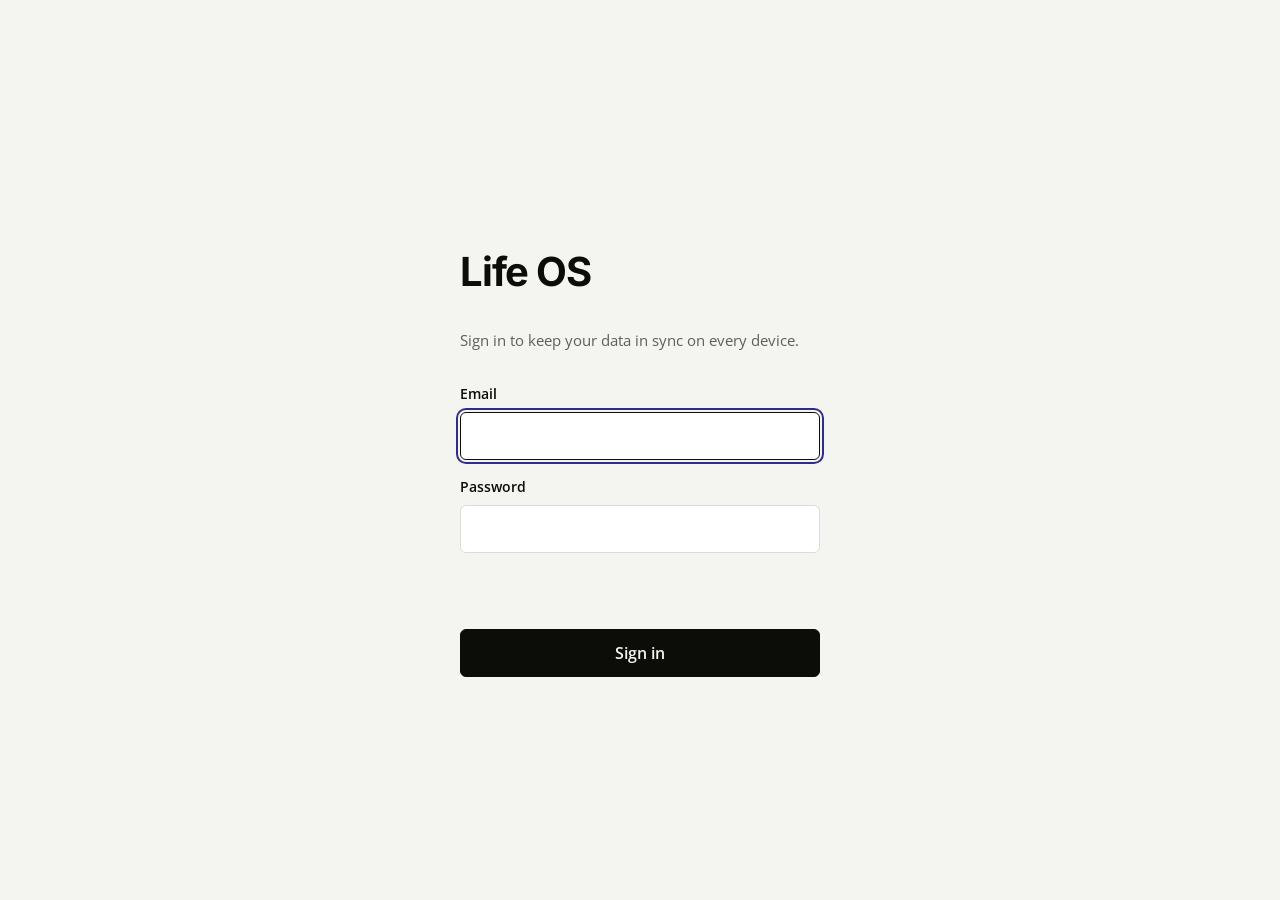
==== index.html @ eb226ba8 "Sync polish: offline status, keep focus on live updates, phone settings layout Co-Authored-By: Claud" ====
<!doctype html>
<html lang="en">
<head>
  <meta charset="utf-8">
  <meta name="viewport" content="width=device-width, initial-scale=1, viewport-fit=cover">
  <title>Life OS</title>
  <meta name="theme-color" content="#F4F4F1">
  <meta name="description" content="Bohdan’s personal workspace">
  <link rel="manifest" href="manifest.webmanifest">
  <link rel="icon" type="image/png" sizes="192x192" href="icons/icon-192.png">
  <link rel="apple-touch-icon" href="icons/apple-touch-icon.png">
  <meta name="apple-mobile-web-app-capable" content="yes">
  <meta name="mobile-web-app-capable" content="yes">
  <meta name="apple-mobile-web-app-status-bar-style" content="black-translucent">
  <meta name="apple-mobile-web-app-title" content="Life OS">
  <script src="themes.js"></script>
  <link rel="stylesheet" href="styles.css">
</head>
<body>
  <svg width="0" height="0" style="position:absolute" aria-hidden="true">
    <symbol id="i-house" viewBox="0 0 24 24"><path d="M15 21v-8a1 1 0 0 0-1-1h-4a1 1 0 0 0-1 1v8"/> <path d="M3 10a2 2 0 0 1 .709-1.528l7-5.999a2 2 0 0 1 2.582 0l7 5.999A2 2 0 0 1 21 10v9a2 2 0 0 1-2 2H5a2 2 0 0 1-2-2z"/></symbol>
    <symbol id="i-list-todo" viewBox="0 0 24 24"><rect x="3" y="5" width="6" height="6" rx="1"/> <path d="m3 17 2 2 4-4"/> <path d="M13 6h8"/> <path d="M13 12h8"/> <path d="M13 18h8"/></symbol>
    <symbol id="i-calendar-days" viewBox="0 0 24 24"><path d="M8 2v4"/> <path d="M16 2v4"/> <rect width="18" height="18" x="3" y="4" rx="2"/> <path d="M3 10h18"/> <path d="M8 14h.01"/> <path d="M12 14h.01"/> <path d="M16 14h.01"/> <path d="M8 18h.01"/> <path d="M12 18h.01"/> <path d="M16 18h.01"/></symbol>
    <symbol id="i-folder" viewBox="0 0 24 24"><path d="M20 20a2 2 0 0 0 2-2V8a2 2 0 0 0-2-2h-7.9a2 2 0 0 1-1.69-.9L9.6 3.9A2 2 0 0 0 7.93 3H4a2 2 0 0 0-2 2v13a2 2 0 0 0 2 2Z"/></symbol>
    <symbol id="i-folder-plus" viewBox="0 0 24 24"><path d="M12 10v6"/> <path d="M9 13h6"/> <path d="M20 20a2 2 0 0 0 2-2V8a2 2 0 0 0-2-2h-7.9a2 2 0 0 1-1.69-.9L9.6 3.9A2 2 0 0 0 7.93 3H4a2 2 0 0 0-2 2v13a2 2 0 0 0 2 2Z"/></symbol>
    <symbol id="i-plus" viewBox="0 0 24 24"><path d="M5 12h14"/> <path d="M12 5v14"/></symbol>
    <symbol id="i-settings" viewBox="0 0 24 24"><path d="M12.22 2h-.44a2 2 0 0 0-2 2v.18a2 2 0 0 1-1 1.73l-.43.25a2 2 0 0 1-2 0l-.15-.08a2 2 0 0 0-2.73.73l-.22.38a2 2 0 0 0 .73 2.73l.15.1a2 2 0 0 1 1 1.72v.51a2 2 0 0 1-1 1.74l-.15.09a2 2 0 0 0-.73 2.73l.22.38a2 2 0 0 0 2.73.73l.15-.08a2 2 0 0 1 2 0l.43.25a2 2 0 0 1 1 1.73V20a2 2 0 0 0 2 2h.44a2 2 0 0 0 2-2v-.18a2 2 0 0 1 1-1.73l.43-.25a2 2 0 0 1 2 0l.15.08a2 2 0 0 0 2.73-.73l.22-.39a2 2 0 0 0-.73-2.73l-.15-.08a2 2 0 0 1-1-1.74v-.5a2 2 0 0 1 1-1.74l.15-.09a2 2 0 0 0 .73-2.73l-.22-.38a2 2 0 0 0-2.73-.73l-.15.08a2 2 0 0 1-2 0l-.43-.25a2 2 0 0 1-1-1.73V4a2 2 0 0 0-2-2z"/> <circle cx="12" cy="12" r="3"/></symbol>
    <symbol id="i-panel-left" viewBox="0 0 24 24"><rect width="18" height="18" x="3" y="3" rx="2"/> <path d="M9 3v18"/></symbol>
    <symbol id="i-x" viewBox="0 0 24 24"><path d="M18 6 6 18"/> <path d="m6 6 12 12"/></symbol>
    <symbol id="i-chevron-right" viewBox="0 0 24 24"><path d="m9 18 6-6-6-6"/></symbol>
    <symbol id="i-chevron-left" viewBox="0 0 24 24"><path d="m15 18-6-6 6-6"/></symbol>
    <symbol id="i-chevron-down" viewBox="0 0 24 24"><path d="m6 9 6 6 6-6"/></symbol>
    <symbol id="i-trash-2" viewBox="0 0 24 24"><path d="M3 6h18"/> <path d="M19 6v14c0 1-1 2-2 2H7c-1 0-2-1-2-2V6"/> <path d="M8 6V4c0-1 1-2 2-2h4c1 0 2 1 2 2v2"/> <line x1="10" x2="10" y1="11" y2="17"/> <line x1="14" x2="14" y1="11" y2="17"/></symbol>
    <symbol id="i-ellipsis" viewBox="0 0 24 24"><circle cx="12" cy="12" r="1"/> <circle cx="19" cy="12" r="1"/> <circle cx="5" cy="12" r="1"/></symbol>
    <symbol id="i-palette" viewBox="0 0 24 24"><circle cx="13.5" cy="6.5" r=".5" fill="currentColor"/> <circle cx="17.5" cy="10.5" r=".5" fill="currentColor"/> <circle cx="8.5" cy="7.5" r=".5" fill="currentColor"/> <circle cx="6.5" cy="12.5" r=".5" fill="currentColor"/> <path d="M12 2C6.5 2 2 6.5 2 12s4.5 10 10 10c.926 0 1.648-.746 1.648-1.688 0-.437-.18-.835-.437-1.125-.29-.289-.438-.652-.438-1.125a1.64 1.64 0 0 1 1.668-1.668h1.996c3.051 0 5.555-2.503 5.555-5.554C21.965 6.012 17.461 2 12 2z"/></symbol>
    <symbol id="i-circle-user" viewBox="0 0 24 24"><circle cx="12" cy="12" r="10"/> <circle cx="12" cy="10" r="3"/> <path d="M7 20.662V19a2 2 0 0 1 2-2h6a2 2 0 0 1 2 2v1.662"/></symbol>
    <symbol id="i-info" viewBox="0 0 24 24"><circle cx="12" cy="12" r="10"/> <path d="M12 16v-4"/> <path d="M12 8h.01"/></symbol>
    <symbol id="i-check" viewBox="0 0 24 24"><path d="M20 6 9 17l-5-5"/></symbol>
    <symbol id="i-sun" viewBox="0 0 24 24"><circle cx="12" cy="12" r="4"/> <path d="M12 2v2"/> <path d="M12 20v2"/> <path d="m4.93 4.93 1.41 1.41"/> <path d="m17.66 17.66 1.41 1.41"/> <path d="M2 12h2"/> <path d="M20 12h2"/> <path d="m6.34 17.66-1.41 1.41"/> <path d="m19.07 4.93-1.41 1.41"/></symbol>
    <symbol id="i-cloud-sun" viewBox="0 0 24 24"><path d="M12 2v2"/> <path d="m4.93 4.93 1.41 1.41"/> <path d="M20 12h2"/> <path d="m19.07 4.93-1.41 1.41"/> <path d="M15.947 12.65a4 4 0 0 0-5.925-4.128"/> <path d="M13 22H7a5 5 0 1 1 4.9-6H13a3 3 0 0 1 0 6Z"/></symbol>
    <symbol id="i-cloud" viewBox="0 0 24 24"><path d="M17.5 19H9a7 7 0 1 1 6.71-9h1.79a4.5 4.5 0 1 1 0 9Z"/></symbol>
    <symbol id="i-cloud-fog" viewBox="0 0 24 24"><path d="M4 14.899A7 7 0 1 1 15.71 8h1.79a4.5 4.5 0 0 1 2.5 8.242"/> <path d="M16 17H7"/> <path d="M17 21H9"/></symbol>
    <symbol id="i-cloud-drizzle" viewBox="0 0 24 24"><path d="M4 14.899A7 7 0 1 1 15.71 8h1.79a4.5 4.5 0 0 1 2.5 8.242"/> <path d="M8 19v1"/> <path d="M8 14v1"/> <path d="M16 19v1"/> <path d="M16 14v1"/> <path d="M12 21v1"/> <path d="M12 16v1"/></symbol>
    <symbol id="i-cloud-rain" viewBox="0 0 24 24"><path d="M4 14.899A7 7 0 1 1 15.71 8h1.79a4.5 4.5 0 0 1 2.5 8.242"/> <path d="M16 14v6"/> <path d="M8 14v6"/> <path d="M12 16v6"/></symbol>
    <symbol id="i-cloud-snow" viewBox="0 0 24 24"><path d="M4 14.899A7 7 0 1 1 15.71 8h1.79a4.5 4.5 0 0 1 2.5 8.242"/> <path d="M8 15h.01"/> <path d="M8 19h.01"/> <path d="M12 17h.01"/> <path d="M12 21h.01"/> <path d="M16 15h.01"/> <path d="M16 19h.01"/></symbol>
    <symbol id="i-cloud-lightning" viewBox="0 0 24 24"><path d="M6 16.326A7 7 0 1 1 15.71 8h1.79a4.5 4.5 0 0 1 .5 8.973"/> <path d="m13 12-3 5h4l-3 5"/></symbol>
    <symbol id="i-calendar" viewBox="0 0 24 24"><path d="M8 2v4"/> <path d="M16 2v4"/> <rect width="18" height="18" x="3" y="4" rx="2"/> <path d="M3 10h18"/></symbol>
    <symbol id="i-pencil" viewBox="0 0 24 24"><path d="M21.174 6.812a1 1 0 0 0-3.986-3.987L3.842 16.174a2 2 0 0 0-.5.83l-1.321 4.352a.5.5 0 0 0 .623.622l4.353-1.32a2 2 0 0 0 .83-.497z"/> <path d="m15 5 4 4"/></symbol>
    <symbol id="i-menu" viewBox="0 0 24 24"><line x1="4" x2="20" y1="12" y2="12"/> <line x1="4" x2="20" y1="6" y2="6"/> <line x1="4" x2="20" y1="18" y2="18"/></symbol>
    <symbol id="i-hard-drive" viewBox="0 0 24 24"><line x1="22" x2="2" y1="12" y2="12"/> <path d="M5.45 5.11 2 12v6a2 2 0 0 0 2 2h16a2 2 0 0 0 2-2v-6l-3.45-6.89A2 2 0 0 0 16.76 4H7.24a2 2 0 0 0-1.79 1.11z"/> <line x1="6" x2="6.01" y1="16" y2="16"/> <line x1="10" x2="10.01" y1="16" y2="16"/></symbol>
    <symbol id="i-notebook-pen" viewBox="0 0 24 24"><path d="M13.4 2H6a2 2 0 0 0-2 2v16a2 2 0 0 0 2 2h12a2 2 0 0 0 2-2v-7.4"/> <path d="M2 6h4"/> <path d="M2 10h4"/> <path d="M2 14h4"/> <path d="M2 18h4"/> <path d="M21.378 5.626a1 1 0 1 0-3.004-3.004l-5.01 5.012a2 2 0 0 0-.506.854l-.837 2.87a.5.5 0 0 0 .62.62l2.87-.837a2 2 0 0 0 .854-.506z"/></symbol>
    <symbol id="i-calendar-clock" viewBox="0 0 24 24"><path d="M21 7.5V6a2 2 0 0 0-2-2H5a2 2 0 0 0-2 2v14a2 2 0 0 0 2 2h3.5"/> <path d="M16 2v4"/> <path d="M8 2v4"/> <path d="M3 10h5"/> <path d="M17.5 17.5 16 16.3V14"/> <circle cx="16" cy="16" r="6"/></symbol>
    <symbol id="i-file-text" viewBox="0 0 24 24"><path d="M15 2H6a2 2 0 0 0-2 2v16a2 2 0 0 0 2 2h12a2 2 0 0 0 2-2V7Z"/> <path d="M14 2v4a2 2 0 0 0 2 2h4"/> <path d="M10 9H8"/> <path d="M16 13H8"/> <path d="M16 17H8"/></symbol>
    <symbol id="i-file-plus" viewBox="0 0 24 24"><path d="M15 2H6a2 2 0 0 0-2 2v16a2 2 0 0 0 2 2h12a2 2 0 0 0 2-2V7Z"/> <path d="M14 2v4a2 2 0 0 0 2 2h4"/> <path d="M9 15h6"/> <path d="M12 18v-6"/></symbol>
    <symbol id="i-arrow-up" viewBox="0 0 24 24"><path d="m5 12 7-7 7 7"/> <path d="M12 19V5"/></symbol>
    <symbol id="i-circle-alert" viewBox="0 0 24 24"><circle cx="12" cy="12" r="10"/> <line x1="12" x2="12" y1="8" y2="12"/> <line x1="12" x2="12.01" y1="16" y2="16"/></symbol>
    <symbol id="i-graduation-cap" viewBox="0 0 24 24"><path d="M21.42 10.922a1 1 0 0 0-.019-1.838L12.83 5.18a2 2 0 0 0-1.66 0L2.6 9.08a1 1 0 0 0 0 1.832l8.57 3.908a2 2 0 0 0 1.66 0z"/> <path d="M22 10v6"/> <path d="M6 12.5V16a6 3 0 0 0 12 0v-3.5"/></symbol>
    <symbol id="i-list-checks" viewBox="0 0 24 24"><path d="m3 17 2 2 4-4"/> <path d="m3 7 2 2 4-4"/> <path d="M13 6h8"/> <path d="M13 12h8"/> <path d="M13 18h8"/></symbol>
    <symbol id="i-timer" viewBox="0 0 24 24"><line x1="10" x2="14" y1="2" y2="2"/> <line x1="12" x2="15" y1="14" y2="11"/> <circle cx="12" cy="14" r="8"/></symbol>
    <symbol id="i-play" viewBox="0 0 24 24"><polygon points="6 3 20 12 6 21 6 3"/></symbol>
    <symbol id="i-pause" viewBox="0 0 24 24"><rect x="14" y="4" width="4" height="16" rx="1"/> <rect x="6" y="4" width="4" height="16" rx="1"/></symbol>
    <symbol id="i-rotate-ccw" viewBox="0 0 24 24"><path d="M3 12a9 9 0 1 0 9-9 9.75 9.75 0 0 0-6.74 2.74L3 8"/> <path d="M3 3v5h5"/></symbol>
    <symbol id="i-skip-forward" viewBox="0 0 24 24"><polygon points="5 4 15 12 5 20 5 4"/> <line x1="19" x2="19" y1="5" y2="19"/></symbol>
    <symbol id="i-target" viewBox="0 0 24 24"><circle cx="12" cy="12" r="10"/> <circle cx="12" cy="12" r="6"/> <circle cx="12" cy="12" r="2"/></symbol>
    <symbol id="i-sliders-horizontal" viewBox="0 0 24 24"><line x1="21" x2="14" y1="4" y2="4"/> <line x1="10" x2="3" y1="4" y2="4"/> <line x1="21" x2="12" y1="12" y2="12"/> <line x1="8" x2="3" y1="12" y2="12"/> <line x1="21" x2="16" y1="20" y2="20"/> <line x1="12" x2="3" y1="20" y2="20"/> <line x1="14" x2="14" y1="2" y2="6"/> <line x1="8" x2="8" y1="10" y2="14"/> <line x1="16" x2="16" y1="18" y2="22"/></symbol>
  </svg>

  <div class="app" id="app">
    <aside class="sidebar" id="sidebar" aria-label="Menu">
      <div class="side-top">
        <span class="wordmark">Life OS</span>
        <button class="ibtn" id="sideCollapse" type="button" title="Hide sidebar" aria-label="Hide sidebar"><svg class="ic"><use href="#i-panel-left"/></svg></button>
      </div>

      <nav class="side-nav" id="sideNav">
        <a class="nav-item" href="#home" data-route="home"><svg class="ic"><use href="#i-house"/></svg><span>Home</span></a>
        <a class="nav-item" href="#focus" data-route="focus"><svg class="ic"><use href="#i-timer"/></svg><span>Focus</span><span class="count" id="cntFocus"></span></a>

        <div class="nav-group" id="grpTasks">
          <button class="group-head" type="button" aria-expanded="true" aria-controls="grpTasksBody">
            <svg class="ic caret"><use href="#i-chevron-down"/></svg><span>Tasks</span>
          </button>
          <div class="group-body" id="grpTasksBody">
            <a class="nav-item" href="#todos" data-route="todos"><svg class="ic"><use href="#i-list-todo"/></svg><span>To-dos</span><span class="count" id="cntTodos"></span></a>
            <a class="nav-item" href="#week" data-route="week"><svg class="ic"><use href="#i-calendar-days"/></svg><span>This week</span><span class="count" id="cntWeek"></span></a>

            <div class="sub-head">
              <span>Projects</span>
              <button class="ibtn sm" id="newProjectBtn" type="button" title="New project" aria-label="New project"><svg class="ic"><use href="#i-plus"/></svg></button>
            </div>
            <div id="projectList"></div>
            <form class="new-project" id="newProjectForm" hidden>
              <svg class="ic"><use href="#i-folder"/></svg>
              <input id="newProjectInput" type="text" placeholder="Project name" autocomplete="off" maxlength="80">
            </form>
          </div>
        </div>
        <div class="nav-group" id="grpSchool">
          <button class="group-head" type="button" aria-expanded="true" aria-controls="grpSchoolBody">
            <svg class="ic caret"><use href="#i-chevron-down"/></svg><span>School</span>
          </button>
          <div class="group-body" id="grpSchoolBody">
            <a class="nav-item" href="#timetable" data-route="timetable"><svg class="ic"><use href="#i-calendar-clock"/></svg><span>Timetable</span></a>
            <a class="nav-item" href="#homework" data-route="homework"><svg class="ic"><use href="#i-notebook-pen"/></svg><span>Homework</span><span class="count" id="cntHw"></span></a>
            <button class="sub-head sub-toggle" id="subjToggle" type="button" aria-expanded="true" aria-controls="subjectList">
              <span>Subjects</span><svg class="ic caret"><use href="#i-chevron-down"/></svg>
            </button>
            <div id="subjectList"></div>
          </div>
        </div>
      </nav>

      <div class="side-bottom">
        <button class="nav-item" id="openSettings" type="button"><svg class="ic"><use href="#i-settings"/></svg><span>Settings</span></button>
      </div>
    </aside>

    <div class="scrim" id="scrim" hidden></div>

    <section class="main">
      <header class="main-head">
        <button class="ibtn" id="sideToggle" type="button" title="Menu" aria-label="Open menu" aria-controls="sidebar"><svg class="ic"><use href="#i-panel-left"/></svg></button>
        <a class="back" id="backBtn" href="#home" hidden><svg class="ic"><use href="#i-chevron-left"/></svg><span id="backLabel">Back</span></a>
        <nav class="crumbs" id="crumbs" aria-label="Breadcrumb"></nav>
        <div class="head-actions" id="headActions"></div>
      </header>
      <div class="view" id="view" tabindex="-1"></div>
      <footer class="status" id="status"></footer>
    </section>

    <aside class="detail" id="detail" aria-label="Details" hidden></aside>
  </div>

  <nav class="tabbar" id="tabbar" aria-label="Sections">
    <a href="#home" data-tab="home"><svg class="ic"><use href="#i-house"/></svg><span>Home</span></a>
    <a href="#tasks" data-tab="tasks"><svg class="ic"><use href="#i-list-checks"/></svg><span>Tasks</span></a>
    <a href="#focus" data-tab="focus"><svg class="ic"><use href="#i-timer"/></svg><span>Focus</span></a>
    <a href="#school" data-tab="school"><svg class="ic"><use href="#i-graduation-cap"/></svg><span>School</span></a>
    <button type="button" id="tabSettings"><svg class="ic"><use href="#i-settings"/></svg><span>Settings</span></button>
  </nav>

  <div class="update-bar" id="updateBar" role="status" aria-live="polite" hidden>
    <span>New version available</span>
    <button class="btn solid" id="updateReload" type="button">Reload</button>
    <button class="ibtn" id="updateDismiss" type="button" title="Later" aria-label="Dismiss"><svg class="ic"><use href="#i-x"/></svg></button>
  </div>

  <div class="modal-wrap" id="settings" role="dialog" aria-modal="true" aria-labelledby="settingsTitle" hidden>
    <div class="modal">
      <nav class="modal-nav" aria-label="Settings sections">
        <div class="modal-nav-title" id="settingsTitle">Settings</div>
        <button type="button" class="nav-item" data-pane="account"><svg class="ic sq sq-gray"><use href="#i-circle-user"/></svg><span>Account</span></button>
        <button type="button" class="nav-item" data-pane="look"><svg class="ic sq sq-blue"><use href="#i-palette"/></svg><span>Appearance</span></button>
        <button type="button" class="nav-item" data-pane="data"><svg class="ic sq sq-gray"><use href="#i-hard-drive"/></svg><span>Data</span></button>
        <button type="button" class="nav-item" data-pane="about"><svg class="ic sq sq-gray"><use href="#i-info"/></svg><span>About</span></button>
      </nav>
      <div class="modal-body">
        <button class="ibtn modal-close" id="closeSettings" type="button" aria-label="Close"><svg class="ic"><use href="#i-x"/></svg></button>
        <div class="pane" data-pane="account" hidden>
          <h2>Account</h2>
          <div class="setting">
            <div class="setting-info">
              <div class="setting-name" id="accEmail">Not signed in</div>
              <div class="setting-desc" id="accStatus">Sync is off.</div>
            </div>
            <button class="btn" id="syncNow" type="button">Sync now</button>
          </div>
          <div class="setting">
            <div class="setting-info">
              <div class="setting-name">Sign out</div>
              <div class="setting-desc">Removes your data from this device. It stays safe in your account.</div>
            </div>
            <button class="btn danger" id="signOut" type="button">Sign out</button>
          </div>
        </div>
        <div class="pane" data-pane="look" hidden>
          <h2>Appearance</h2>
          <div class="setting">
            <div class="setting-info">
              <div class="setting-name">Layout</div>
              <div class="setting-desc">Simple: tab bar on the phone, large titles, details open as a sheet. Obsidian: sidebar tree, breadcrumbs, details in a side panel.</div>
            </div>
          </div>
          <div class="layout-grid" id="layoutGrid" role="radiogroup" aria-label="Layout"></div>
          <div class="setting">
            <div class="setting-info">
              <div class="setting-name">Theme</div>
              <div class="setting-desc">“Auto” switches between light and dark with your system.</div>
            </div>
          </div>
          <div class="theme-grid" id="themeGrid" role="radiogroup" aria-label="Theme"></div>
        </div>
        <div class="pane" data-pane="data" hidden>
          <h2>Data</h2>
          <div class="setting">
            <div class="setting-info">
              <div class="setting-name">Where your data is stored</div>
              <div class="setting-desc">On this device for offline use, and in your Life OS account (Supabase, Europe), so every device you sign in on has the same data.</div>
            </div>
            <span class="pill" id="dataStat"></span>
          </div>
          <div class="setting">
            <div class="setting-info">
              <div class="setting-name">Backup</div>
              <div class="setting-desc">Download all your data as a JSON file.</div>
            </div>
            <button class="btn" id="exportData" type="button">Export JSON</button>
          </div>
        </div>
        <div class="pane" data-pane="about" hidden>
          <h2>About</h2>
          <div class="setting">
            <div class="setting-info">
              <div class="setting-name">Life OS</div>
              <div class="setting-desc">Version 0.8 · Sync across devices · Home, Focus, Tasks, School</div>
            </div>
          </div>
          <div class="setting">
            <div class="setting-info">
              <div class="setting-name">Keyboard shortcuts</div>
              <div class="setting-desc"><kbd>Ctrl</kbd> <kbd>,</kbd> settings · <kbd>Ctrl</kbd> <kbd>\</kbd> sidebar · <kbd>N</kbd> new item · <kbd>Space</kbd> start or pause the focus timer · <kbd>Esc</kbd> close</div>
            </div>
          </div>
        </div>
      </div>
    </div>
  </div>

  <div class="auth" id="auth" hidden>
    <form class="auth-card" id="authForm" novalidate>
      <h1>Life OS</h1>
      <p class="auth-sub">Sign in to keep your data in sync on every device.</p>
      <label class="auth-field"><span>Email</span><input type="email" id="authEmail" autocomplete="username" autocapitalize="off" spellcheck="false" required></label>
      <label class="auth-field"><span>Password</span><input type="password" id="authPass" autocomplete="current-password" required></label>
      <p class="auth-err" id="authErr" role="alert"></p>
      <button class="btn solid" type="submit" id="authBtn">Sign in</button>
    </form>
  </div>

  <script src="vendor/supabase.js"></script>
  <script src="sync.js"></script>
  <script src="app.js"></script>
</body>
</html>
---- styles.css ----
/* Life OS
   One visual language (Apple-like: system type, quiet greys, one tint colour) and two layouts:
   html[data-layout="apple"]    – tab bar on the phone, large titles, grouped lists, sheets
   html[data-layout="obsidian"] – sidebar tree, breadcrumbs, side panel, status bar
   Base rules below describe the Obsidian layout; the Apple block near the end overrides it. */

@font-face {
  font-family: "Inter"; font-style: normal; font-display: swap; font-weight: 100 900;
  src: url("fonts/inter-latin-wght-normal.woff2") format("woff2-variations");
  unicode-range: U+0000-00FF, U+0131, U+0152-0153, U+02BB-02BC, U+02C6, U+02DA, U+02DC, U+0304, U+0308, U+0329, U+2000-206F, U+2074, U+20AC, U+2122, U+2191, U+2193, U+2212, U+2215, U+FEFF, U+FFFD;
}
@font-face {
  font-family: "Inter"; font-style: normal; font-display: swap; font-weight: 100 900;
  src: url("fonts/inter-latin-ext-wght-normal.woff2") format("woff2-variations");
  unicode-range: U+0100-02AF, U+0304, U+0308, U+0329, U+1E00-1E9F, U+1EF2-1EFF, U+2020, U+20A0-20AB, U+20AD-20C0, U+2113, U+2C60-2C7F, U+A720-A7FF;
}
@font-face {
  font-family: "Inter"; font-style: normal; font-display: swap; font-weight: 100 900;
  src: url("fonts/inter-cyrillic-wght-normal.woff2") format("woff2-variations");
  unicode-range: U+0301, U+0400-045F, U+0490-0491, U+04B0-04B1, U+2116;
}
@font-face {
  font-family: "Open Sans"; font-style: normal; font-display: swap; font-weight: 300 800;
  src: url("fonts/open-sans-latin-wght-normal.woff2") format("woff2-variations");
  unicode-range: U+0000-00FF, U+0131, U+0152-0153, U+02BB-02BC, U+02C6, U+02DA, U+02DC, U+0304, U+0308, U+0329, U+2000-206F, U+2074, U+20AC, U+2122, U+2191, U+2193, U+2212, U+2215, U+FEFF, U+FFFD;
}
@font-face {
  font-family: "Open Sans"; font-style: normal; font-display: swap; font-weight: 300 800;
  src: url("fonts/open-sans-latin-ext-wght-normal.woff2") format("woff2-variations");
  unicode-range: U+0100-02AF, U+0304, U+0308, U+0329, U+1E00-1E9F, U+1EF2-1EFF, U+2020, U+20A0-20AB, U+20AD-20C0, U+2113, U+2C60-2C7F, U+A720-A7FF;
}
@font-face {
  font-family: "Open Sans"; font-style: normal; font-display: swap; font-weight: 300 800;
  src: url("fonts/open-sans-cyrillic-wght-normal.woff2") format("woff2-variations");
  unicode-range: U+0301, U+0400-045F, U+0490-0491, U+04B0-04B1, U+2116;
}
@font-face {
  font-family: "Inconsolata"; font-style: normal; font-display: swap; font-weight: 200 900;
  src: url("fonts/inconsolata-latin-wght-normal.woff2") format("woff2-variations");
  unicode-range: U+0000-00FF, U+0131, U+0152-0153, U+02BB-02BC, U+02C6, U+02DA, U+02DC, U+0304, U+0308, U+0329, U+2000-206F, U+2074, U+20AC, U+2122, U+2191, U+2193, U+2212, U+2215, U+FEFF, U+FFFD;
}

:root {
  /* fallback colours (Light) in case themes.js did not load */
  /* Minimal design system (DESIGN.md) – Paper theme as fallback */
  --bg: #F4F4F1; --side: #EFEFEB; --card: #FFFFFF; --hover: #E9E9E4; --line: #DCDCD6;
  --fg: #0C0C09; --muted: #5F5F59; --faint: #A8A8A2; --accent: #0C0C09; --on-accent: #F4F4F1;
  --accent-2: #312C85; --danger: #B91C1C; --warning: #D97706; --success: #16A34A;
  --font: "Open Sans", system-ui, -apple-system, "Segoe UI", Roboto, sans-serif;
  --font-display: "Inter", "Open Sans", system-ui, -apple-system, sans-serif;
  --mono: "Inconsolata", ui-monospace, Menlo, Consolas, monospace;
  --side-w: 256px;
  --detail-w: 360px;
  --r: 8px;
  color-scheme: light;
}

* { box-sizing: border-box; }
html, body { height: 100%; }
body {
  margin: 0; overflow: hidden;
  background: var(--bg); color: var(--fg);
  font: 14px/1.45 var(--font);
  -webkit-font-smoothing: antialiased;
  -webkit-tap-highlight-color: transparent;
}
[hidden] { display: none !important; }
button, input, select, textarea { font: inherit; color: inherit; }
button { cursor: pointer; }
a { color: inherit; text-decoration: none; }
::selection { background: color-mix(in srgb, var(--accent) 35%, transparent); }

.ic {
  width: 16px; height: 16px; flex: none;
  fill: none; stroke: currentColor; stroke-width: 1.75;
  stroke-linecap: round; stroke-linejoin: round;
}
:focus-visible { outline: 2px solid var(--accent); outline-offset: 1px; border-radius: var(--r); }
kbd {
  font: 500 11.5px/1 var(--mono); padding: 2px 5px; border-radius: 4px;
  border: 1px solid var(--line); background: var(--side); color: var(--muted);
}

/* ---------- кнопка-іконка ---------- */
.ibtn {
  display: inline-grid; place-items: center;
  width: 30px; height: 30px; padding: 0;
  border: 0; border-radius: var(--r); background: none; color: var(--muted);
}
.ibtn:hover { background: var(--hover); color: var(--fg); }
.ibtn.sm { width: 22px; height: 22px; }
.ibtn.sm .ic { width: 14px; height: 14px; }

/* ---------- каркас ---------- */
.app {
  display: grid; height: 100%;
  grid-template-columns: var(--side-w) minmax(0, 1fr) auto;
}
.app.side-closed { grid-template-columns: 0 minmax(0, 1fr) auto; }
.app.side-closed .sidebar { visibility: hidden; }

/* ---------- бокова панель ---------- */
.sidebar {
  display: flex; flex-direction: column; min-width: 0; overflow: hidden;
  background: var(--side); border-right: 1px solid var(--line);
  padding-top: env(safe-area-inset-top, 0px);
  padding-left: env(safe-area-inset-left, 0px);
}
.side-top {
  display: flex; align-items: center; justify-content: space-between;
  height: 44px; padding: 0 8px 0 16px; flex: none;
}
.wordmark { font-weight: 600; font-size: 13.5px; letter-spacing: -0.01em; }
.side-nav { flex: 1; overflow-y: auto; padding: 4px 8px 12px; display: grid; align-content: start; gap: 1px; }
.side-bottom { padding: 8px; border-top: 1px solid var(--line); flex: none;
  padding-bottom: calc(8px + env(safe-area-inset-bottom, 0px)); }

.nav-item {
  display: flex; align-items: center; gap: 9px; width: 100%;
  height: 30px; padding: 0 8px; border: 0; border-radius: var(--r);
  background: none; color: var(--muted); text-align: left; font-size: 14px;
  white-space: nowrap; overflow: hidden;
}
.nav-item span:not(.count) { overflow: hidden; text-overflow: ellipsis; }
.nav-item:hover { background: var(--hover); color: var(--fg); }
.nav-item[aria-current="page"] { background: var(--hover); color: var(--fg); font-weight: 500; }
.nav-item[aria-current="page"] .ic { color: var(--accent); }
.count {
  margin-left: auto; font: 500 12px/1 var(--mono); color: var(--faint);
  font-variant-numeric: tabular-nums;
}

.nav-group { margin-top: 10px; }
.group-head {
  display: flex; align-items: center; gap: 4px; width: 100%;
  height: 26px; padding: 0 6px; border: 0; border-radius: var(--r);
  background: none; color: var(--faint); font-size: 12.5px; font-weight: 600;
}
.group-head:hover { color: var(--muted); }
.group-head .caret { width: 14px; height: 14px; transition: transform .15s ease; }
.group-head[aria-expanded="false"] .caret { transform: rotate(-90deg); }
.group-body { display: grid; gap: 1px; padding-top: 2px; }

.sub-head {
  display: flex; align-items: center; justify-content: space-between;
  height: 28px; margin-top: 10px; padding: 0 4px 0 8px;
  color: var(--faint); font-size: 12.5px; font-weight: 600;
}
#projectList { display: grid; gap: 1px; }
.nav-item.project .ic { color: var(--faint); }
.side-empty { padding: 2px 8px 4px 33px; color: var(--faint); font-size: 13px; }
.new-project {
  display: flex; align-items: center; gap: 9px; height: 30px; padding: 0 8px;
  border-radius: var(--r); background: var(--bg); box-shadow: inset 0 0 0 1px var(--line);
  color: var(--faint);
}
.new-project input { flex: 1; min-width: 0; border: 0; outline: 0; background: none; font-size: 14px; color: var(--fg); }

/* ---------- центральна частина ---------- */
.main { display: flex; flex-direction: column; min-width: 0; min-height: 0; position: relative; }
.main-head {
  display: flex; align-items: center; gap: 6px; flex: none;
  height: calc(44px + env(safe-area-inset-top, 0px));
  padding: env(safe-area-inset-top, 0px) 10px 0;
  border-bottom: 1px solid var(--line);
}
.app:not(.side-closed) #sideToggle { display: none; }
.crumbs { display: flex; align-items: center; gap: 6px; min-width: 0; color: var(--muted); font-size: 13.5px; padding-left: 6px; }
.crumbs .sep { width: 14px; height: 14px; color: var(--faint); }
.crumbs .cur { color: var(--fg); font-weight: 500; overflow: hidden; text-overflow: ellipsis; white-space: nowrap; }
.crumbs a:hover { color: var(--fg); }
.head-actions { margin-left: auto; display: flex; align-items: center; gap: 2px; }

.view { flex: 1; overflow-y: auto; outline: none; }
.page {
  max-width: 760px; margin: 0 auto;
  padding: 36px 40px 80px;
  padding-left: max(40px, env(safe-area-inset-left, 0px));
  padding-right: max(40px, env(safe-area-inset-right, 0px));
}

/* рядок стану, як в Obsidian */
.status {
  position: absolute; right: 0; bottom: 0;
  display: flex; gap: 14px; align-items: center;
  padding: 3px 12px; font-size: 12px; color: var(--muted);
  background: var(--side); border: 1px solid var(--line); border-right: 0; border-bottom: 0;
  border-top-left-radius: 8px; font-variant-numeric: tabular-nums;
}

/* ---------- Головна ---------- */
.home { padding-top: clamp(32px, 14vh, 140px); }
.clock {
  display: flex; align-items: baseline; white-space: nowrap;
  font-variant-numeric: tabular-nums; font-feature-settings: "tnum" 1;
  line-height: .95; letter-spacing: -0.045em;
}
.clock .hm { font-size: clamp(68px, 13vw, 132px); font-weight: 250; }
.clock .sec { font-size: clamp(28px, 5vw, 48px); font-weight: 300; color: var(--faint); margin-left: .12em; letter-spacing: -0.02em; }
.today-line { margin-top: 14px; display: flex; flex-wrap: wrap; align-items: baseline; gap: 4px 12px; padding-left: .15em; }
.today-line .wd { font-size: 20px; font-weight: 600; letter-spacing: -0.01em; }
.today-line .dt { font-size: 17px; color: var(--muted); }

.facts {
  margin-top: 28px; padding-top: 18px; border-top: 1px solid var(--line);
  display: flex; flex-wrap: wrap; gap: 10px 28px; color: var(--muted); font-size: 14px;
}
.fact { display: flex; align-items: center; gap: 9px; min-width: 0; }
.fact .ic { color: var(--faint); }
.fact b { color: var(--fg); font-weight: 500; font-variant-numeric: tabular-nums; }
.fact .wx-ic { width: 18px; height: 18px; color: var(--accent); }

/* ---------- Tasks: заголовок сторінки ---------- */
.page-head { display: flex; align-items: flex-end; justify-content: space-between; gap: 16px; margin-bottom: 18px; }
.page-head h1 { margin: 0; font-size: 26px; line-height: 1.15; font-weight: 650; letter-spacing: -0.02em; text-wrap: balance; }
.page-sub { margin-top: 6px; color: var(--muted); font-size: 13.5px; font-variant-numeric: tabular-nums; }
.seg { display: flex; align-items: center; gap: 2px; flex: none; }
.btn {
  height: 28px; padding: 0 10px; border-radius: var(--r);
  border: 1px solid var(--line); background: var(--bg); color: var(--fg); font-size: 13px;
}
.btn:hover { background: var(--hover); }
.btn.danger { color: var(--danger); }
.btn.solid { background: var(--accent); border-color: var(--accent); color: var(--on-accent); font-weight: 500; }

/* поле «нова задача» */
.add-row {
  display: flex; align-items: center; gap: 10px;
  min-height: 36px; padding: 0 8px; border-radius: var(--r); color: var(--faint);
}
.add-row:hover, .add-row:focus-within { background: var(--hover); }
.add-row:focus-within { color: var(--accent); }
.add-row .ic { width: 16px; height: 16px; margin: 0 1px; }
.add-row input {
  flex: 1; min-width: 0; height: 36px; border: 0; outline: 0; background: none;
  font-size: 14.5px; color: var(--fg);
}
.add-row input::placeholder { color: var(--faint); }
.add-row.ghost { min-height: 30px; }
.add-row.ghost input { height: 30px; font-size: 13.5px; }

/* задача */
.list { display: grid; gap: 1px; }
.task {
  display: flex; align-items: flex-start; gap: 10px;
  min-height: 36px; padding: 8px 8px; border-radius: var(--r);
  cursor: pointer; user-select: none;
}
.task:hover { background: var(--hover); }
.task.sel { background: var(--hover); box-shadow: inset 2px 0 0 var(--accent); }
.check {
  flex: none; width: 18px; height: 18px; margin-top: 1px; padding: 0;
  display: grid; place-items: center;
  border: 1.5px solid var(--faint); border-radius: 50%; background: none; color: transparent;
  transition: border-color .12s ease, background-color .12s ease;
}
.check:hover { border-color: var(--accent); }
.check .ic { width: 11px; height: 11px; stroke-width: 3; }
.check[aria-checked="true"] { background: var(--accent); border-color: var(--accent); color: var(--on-accent); }
.task-main { flex: 1; min-width: 0; display: flex; flex-wrap: wrap; align-items: baseline; gap: 2px 10px; }
.task-title { font-size: 14.5px; line-height: 1.4; overflow-wrap: anywhere; }
.task.done .task-title { color: var(--faint); text-decoration: line-through; text-decoration-color: var(--faint); }
.task-meta { display: flex; gap: 10px; color: var(--faint); font-size: 12.5px; white-space: nowrap; }
.task-meta span { display: inline-flex; align-items: center; gap: 4px; }
.task-meta .ic { width: 12px; height: 12px; }
.task-meta .note { color: var(--faint); }

.empty { padding: 14px 8px; color: var(--faint); font-size: 13.5px; }

/* групи (дні тижня, виконані) */
.group { margin-top: 20px; }
.group-title {
  display: flex; align-items: baseline; gap: 8px;
  padding: 0 8px 6px; margin-bottom: 2px; border-bottom: 1px solid var(--line);
}
.group-title .gt { font-size: 13.5px; font-weight: 600; }
.group-title .gd { font-size: 12.5px; color: var(--faint); }
.group-title .tag {
  font-size: 11.5px; font-weight: 600; color: var(--accent);
}
.group.past .gt { color: var(--muted); }
.group-title { align-items: center; min-height: 30px; }
.gadd { margin-left: auto; color: var(--faint); }
.group .add-row.ghost { margin-top: 2px; }
.done-toggle {
  display: flex; align-items: center; gap: 6px; margin-top: 18px;
  height: 28px; padding: 0 8px; border: 0; border-radius: var(--r);
  background: none; color: var(--faint); font-size: 13px;
}
.done-toggle:hover { color: var(--muted); background: var(--hover); }
.done-toggle .ic { width: 14px; height: 14px; transition: transform .15s ease; }
.done-toggle[aria-expanded="false"] .ic { transform: rotate(-90deg); }

/* меню «…» */
.menu {
  position: absolute; z-index: 40; min-width: 200px; padding: 4px;
  background: var(--side); border: 1px solid var(--line); border-radius: 8px;
  box-shadow: 0 10px 30px rgba(0,0,0,.28);
}
.menu button {
  display: flex; align-items: center; gap: 9px; width: 100%; height: 30px; padding: 0 8px;
  border: 0; border-radius: 5px; background: none; text-align: left; font-size: 13.5px;
}
.menu button:hover { background: var(--hover); }
.menu .danger { color: var(--danger); }
.menu p { margin: 6px 8px 8px; font-size: 12.5px; color: var(--muted); max-width: 230px; }
.menu .row { display: flex; gap: 6px; padding: 0 4px 4px; }
.menu .row .btn { flex: 1; }
.rename { width: 100%; height: 30px; padding: 0 8px; border: 1px solid var(--line); border-radius: 5px; background: var(--bg); outline: 0; }

/* ---------- панель задачі ---------- */
.detail {
  width: var(--detail-w); min-width: 0; display: flex; flex-direction: column;
  background: var(--side); border-left: 1px solid var(--line);
  padding-top: env(safe-area-inset-top, 0px);
  padding-right: env(safe-area-inset-right, 0px);
}
.detail-head {
  display: flex; align-items: center; justify-content: space-between; gap: 6px;
  height: 44px; padding: 0 8px 0 16px; border-bottom: 1px solid var(--line); flex: none;
  color: var(--muted); font-size: 13px;
}
.detail-body { flex: 1; overflow-y: auto; padding: 18px 16px 24px; display: grid; align-content: start; gap: 18px; }
.d-title { display: flex; align-items: flex-start; gap: 10px; }
.d-title .check { margin-top: 5px; }
.d-title textarea {
  flex: 1; min-width: 0; resize: none; overflow: hidden; border: 0; outline: 0; background: none; padding: 0;
  font-size: 18px; line-height: 1.35; font-weight: 600; letter-spacing: -0.01em;
}
.props { display: grid; gap: 2px; }
.prop { display: grid; grid-template-columns: 112px minmax(0, 1fr); align-items: center; min-height: 32px; }
.prop-k { display: flex; align-items: center; gap: 8px; color: var(--muted); font-size: 13px; }
.prop-k .ic { width: 14px; height: 14px; color: var(--faint); }
.sel-wrap { position: relative; min-width: 0; }
.sel-wrap select {
  width: 100%; appearance: none; -webkit-appearance: none;
  height: 30px; padding: 0 26px 0 8px; border: 1px solid transparent; border-radius: var(--r);
  background: none; font-size: 13.5px; text-overflow: ellipsis;
}
.sel-wrap select:hover { background: var(--hover); }
.sel-wrap select:disabled { color: var(--faint); cursor: default; background: none; }
.sel-wrap select option { background: var(--side); color: var(--fg); }
.sel-wrap .ic { position: absolute; right: 7px; top: 8px; width: 14px; height: 14px; color: var(--faint); pointer-events: none; }
.notes-label { color: var(--muted); font-size: 13px; margin-bottom: 6px; }
.notes {
  width: 100%; min-height: 120px; resize: vertical; padding: 10px 12px;
  border: 1px solid var(--line); border-radius: var(--r); background: var(--bg); outline: 0;
  font-size: 14px; line-height: 1.5;
}
.notes:focus { border-color: color-mix(in srgb, var(--accent) 60%, var(--line)); }
.detail-foot {
  display: flex; align-items: center; justify-content: space-between; gap: 8px; flex: none;
  padding: 10px 12px 10px 16px; border-top: 1px solid var(--line); color: var(--faint); font-size: 12.5px;
  padding-bottom: calc(10px + env(safe-area-inset-bottom, 0px));
}
.confirm { display: flex; align-items: center; gap: 6px; color: var(--muted); }

/* ---------- налаштування ---------- */
.modal-wrap {
  position: fixed; inset: 0; z-index: 50; display: grid; place-items: center;
  background: rgba(0, 0, 0, .45); padding: 24px;
}
.modal {
  display: grid; grid-template-columns: 220px minmax(0, 1fr);
  width: min(880px, 100%); height: min(620px, 100%);
  background: var(--bg); border: 1px solid var(--line); border-radius: 10px; overflow: hidden;
  box-shadow: 0 24px 70px rgba(0, 0, 0, .35);
}
.modal-nav { background: var(--side); border-right: 1px solid var(--line); padding: 14px 8px; display: grid; align-content: start; gap: 1px; }
.modal-nav-title { padding: 4px 8px 10px; font-size: 12.5px; font-weight: 600; color: var(--faint); }
.modal-nav .nav-item[aria-current="true"] { background: var(--hover); color: var(--fg); font-weight: 500; }
.modal-body { position: relative; overflow-y: auto; padding: 26px 36px 36px; }
.modal-close { position: absolute; top: 12px; right: 12px; }
.pane h2 { margin: 0 0 6px; font-size: 18px; font-weight: 600; letter-spacing: -0.01em; }
.setting {
  display: flex; align-items: center; justify-content: space-between; gap: 20px;
  padding: 16px 0; border-bottom: 1px solid var(--line);
}
.setting-name { font-size: 14px; font-weight: 500; }
.setting-desc { margin-top: 3px; font-size: 13px; color: var(--muted); max-width: 52ch; line-height: 1.5; }
.pill { flex: none; font-size: 12.5px; color: var(--muted); padding: 3px 9px; border: 1px solid var(--line); border-radius: 999px; font-variant-numeric: tabular-nums; }

.theme-grid { display: grid; grid-template-columns: repeat(auto-fill, minmax(150px, 1fr)); gap: 14px; padding-top: 18px; }
.theme-card { display: grid; gap: 8px; padding: 0; border: 0; background: none; text-align: left; }
.tprev {
  position: relative; height: 92px; border-radius: 8px; overflow: hidden;
  display: grid; grid-template-columns: 34% 1fr;
  box-shadow: 0 0 0 1px var(--line);
}
.theme-card:hover .tprev { box-shadow: 0 0 0 1px var(--muted); }
.theme-card[aria-checked="true"] .tprev { box-shadow: 0 0 0 2px var(--accent); }
.tprev .ts { padding: 10px 7px; display: grid; align-content: start; gap: 5px; border-right: 1px solid transparent; }
.tprev .tm { padding: 12px 10px; display: grid; align-content: start; gap: 6px; }
.tprev i { display: block; height: 4px; border-radius: 2px; }
.tprev .half { position: absolute; inset: 0; clip-path: polygon(100% 0, 100% 100%, 0 100%); display: grid; grid-template-columns: 34% 1fr; }
.tname { display: flex; align-items: center; justify-content: space-between; font-size: 13.5px; padding: 0 2px; }
.tname .ic { width: 14px; height: 14px; color: var(--accent); opacity: 0; }
.theme-card[aria-checked="true"] .tname .ic { opacity: 1; }
.tname small { color: var(--faint); font-size: 12px; }


/* ---------- Головна: властивості під годинником ---------- */
.hprops { margin-top: 28px; padding-top: 12px; border-top: 1px solid var(--line); display: grid; gap: 0; }
.hp { display: grid; grid-template-columns: 128px minmax(0, 1fr); align-items: baseline; gap: 12px; padding: 6px 0; font-size: 14px; }
.hk { display: flex; align-items: center; gap: 8px; color: var(--muted); }
.hk .ic { width: 15px; height: 15px; color: var(--faint); position: relative; top: 2px; }
.hv { color: var(--muted); min-width: 0; overflow-wrap: anywhere; font-variant-numeric: tabular-nums; }
.hv b { color: var(--fg); font-weight: 500; }
.hv a:hover, .hv a:hover b { color: var(--fg); }
.late, .hv .late { color: var(--danger); }

/* ---------- Школа ---------- */
.sub-toggle { width: 100%; border: 0; background: none; text-align: left; cursor: pointer; }
.sub-toggle .caret { width: 14px; height: 14px; margin-right: 4px; transition: transform .15s ease; }
.sub-toggle[aria-expanded="false"] .caret { transform: rotate(-90deg); }
.sub-toggle:hover { color: var(--muted); }
.sdot { width: 8px; height: 8px; border-radius: 50%; flex: none; margin: 0 4px; }
.count.late { color: var(--danger); }

.subj { display: inline-flex; align-items: center; gap: 5px; color: var(--muted); }
.subj i { width: 7px; height: 7px; border-radius: 50%; display: block; }
.task-meta .late { color: var(--danger); }
.group.is-late .gt { color: var(--danger); }
.subj-h { display: flex; align-items: center; gap: 12px; }
.subj-h i { width: 12px; height: 12px; border-radius: 50%; flex: none; }

.section-h {
  display: flex; align-items: center; justify-content: space-between; gap: 12px;
  margin: 30px 0 10px; padding: 0 2px 8px; border-bottom: 1px solid var(--line);
  font-size: 15px; font-weight: 600;
}
.section-h .gd { color: var(--faint); font-weight: 500; font-size: 13px; margin-right: auto; }
.section-h .btn { display: inline-flex; align-items: center; gap: 6px; }
.section-h .btn .ic { width: 14px; height: 14px; }
.page-head + .section-h { margin-top: 8px; }

.hw-add {
  margin: 0 0 6px; padding: 2px 4px 10px; border: 1px solid var(--line); border-radius: 8px; background: var(--bg);
}
.hw-add:focus-within { border-color: color-mix(in srgb, var(--accent) 55%, var(--line)); }
.hw-add .add-row:hover, .hw-add .add-row:focus-within { background: none; }
.hw-opts { display: flex; flex-wrap: wrap; align-items: center; gap: 8px; padding: 0 6px; }
.sel-wrap.subj-sel select { height: 28px; border: 1px solid var(--line); background: var(--side); font-size: 13px; padding-left: 10px; min-width: 120px; }
.sel-wrap.subj-sel .ic { top: 7px; }
.date-pill {
  display: inline-flex; align-items: center; gap: 6px; height: 28px; padding: 0 4px 0 10px;
  border: 1px solid var(--line); border-radius: var(--r); background: var(--side); font-size: 13px; color: var(--muted);
}
input[type="date"], input[type="time"] {
  border: 0; outline: 0; background: none; color: var(--fg); font-size: 13px; font-variant-numeric: tabular-nums; min-width: 0;
}
.hint { font-size: 12.5px; color: var(--faint); }
.hw-opts .btn.solid { margin-left: auto; }

.date-cell { display: flex; align-items: center; flex-wrap: wrap; gap: 4px 10px; min-height: 30px; padding-left: 8px; }
.date-cell input[type="date"] { font-size: 13.5px; height: 30px; }
.link-btn { border: 0; background: none; padding: 0; color: var(--accent); font-size: 12.5px; }
.link-btn:hover { text-decoration: underline; }
.d-hint { margin: -8px 0 0; font-size: 12.5px; color: var(--faint); }

/* розклад */
.page.wide { max-width: 1120px; }
.tt { display: grid; grid-template-columns: repeat(5, minmax(0, 1fr)); gap: 14px; }
.tt-col { display: grid; align-content: start; gap: 6px; min-width: 0; }
.tt-head { padding: 0 2px 9px; margin-bottom: 4px; border-bottom: 1px solid var(--line); }
.tt-col.today .tt-head { border-bottom: 2px solid var(--accent); padding-bottom: 8px; }
.tt-dn { font-size: 14px; font-weight: 600; display: flex; align-items: baseline; gap: 6px; flex-wrap: wrap; }
.tt-dn .tag { font-size: 11.5px; font-weight: 600; color: var(--accent); }
.tt-dm { margin-top: 2px; font-size: 12.5px; color: var(--faint); font-variant-numeric: tabular-nums; }
.tt-times { margin-top: 6px; display: grid; gap: 4px; }
.tt-times label { display: grid; grid-template-columns: 22px minmax(0, 1fr); align-items: center; font-size: 12.5px; color: var(--faint); }
.tt-times input { width: 100%; min-width: 0; height: 28px; border: 1px solid var(--line); border-radius: 5px; padding: 0 6px; background: var(--bg); font-size: 12.5px; }
.tt-list { display: grid; gap: 6px; min-width: 0; }
.tt-lesson { min-width: 0; }
.tt-lesson {
  display: flex; align-items: center; gap: 6px; min-height: 40px; padding: 8px 10px 8px 12px;
  border: 1px solid var(--line); border-radius: var(--r); background: var(--side);
  box-shadow: inset 3px 0 0 var(--c); font-size: 13.5px; color: var(--fg);
}
a.tt-lesson:hover { background: var(--hover); }
.tt-name { flex: 1; min-width: 0; overflow: hidden; text-overflow: ellipsis; white-space: nowrap; }
.tt-lesson .badge { display: inline-flex; align-items: center; gap: 3px; font-size: 12px; color: var(--accent); font-variant-numeric: tabular-nums; }
.tt-lesson .badge .ic { width: 13px; height: 13px; }
.tt-col.past .tt-lesson:not(.edit) { opacity: .55; }
.tt-empty { font-size: 13px; color: var(--faint); padding: 8px 2px; }
.tt-lesson.edit { padding-right: 4px; }
.tt-add select { height: 34px; border: 1px dashed var(--line); color: var(--muted); font-size: 13px; }
.tt-add .ic { top: 10px; }
.tt-new input { width: 100%; height: 34px; padding: 0 10px; border: 1px solid var(--accent); border-radius: var(--r); background: var(--bg); outline: 0; font-size: 13.5px; }

/* нотатки */
.note-row { display: flex; align-items: baseline; gap: 10px; padding: 9px 8px; border-radius: var(--r); min-width: 0; }
.note-row:hover { background: var(--hover); }
.note-row .ic { color: var(--faint); position: relative; top: 3px; }
.note-row .nt { font-weight: 500; flex: none; max-width: 45%; overflow: hidden; text-overflow: ellipsis; white-space: nowrap; }
.note-row .np { flex: 1; min-width: 0; color: var(--faint); overflow: hidden; text-overflow: ellipsis; white-space: nowrap; font-size: 13.5px; }
.note-row .nd { flex: none; color: var(--faint); font-size: 12.5px; font-variant-numeric: tabular-nums; }
.page.note { max-width: 720px; }
.note-title {
  width: 100%; border: 0; outline: 0; background: none; padding: 0;
  font-size: 28px; font-weight: 650; letter-spacing: -0.02em; color: var(--fg);
}
.note-title::placeholder { color: var(--faint); }
.note-meta { display: flex; align-items: center; gap: 12px; margin: 10px 0 20px; font-size: 13px; color: var(--faint); }
.note-body {
  width: 100%; min-height: 320px; border: 0; outline: 0; background: none; resize: none; padding: 0;
  font-size: 15.5px; line-height: 1.75; color: var(--fg);
}
.note-body::placeholder { color: var(--faint); }

.swatches { display: grid; grid-template-columns: repeat(7, 20px); gap: 6px; padding: 8px 8px 10px; }
.swatches .sw { width: 20px; height: 20px; border-radius: 50%; border: 0; padding: 0; }
.swatches .sw.on { box-shadow: 0 0 0 2px var(--side), 0 0 0 4px var(--fg); }

/* ---------- телефон і вузькі екрани ---------- */
.scrim { position: fixed; inset: 0; z-index: 29; background: rgba(0, 0, 0, .4); }

@media (max-width: 860px) {
  .app, .app.side-closed { grid-template-columns: minmax(0, 1fr); }
  .sidebar {
    position: fixed; z-index: 30; top: 0; bottom: 0; left: 0;
    width: min(86vw, 320px); visibility: hidden;
    transform: translateX(-100%); transition: transform .22s ease, visibility 0s .22s;
    box-shadow: 10px 0 40px rgba(0, 0, 0, .25);
  }
  .app.side-open .sidebar { transform: none; visibility: visible; transition: transform .22s ease; }
  .app.side-closed .sidebar { visibility: hidden; }
  #sideToggle, .app:not(.side-closed) #sideToggle { display: inline-grid; }
  .nav-item { height: 38px; font-size: 15px; }
  .status { display: none; }
  .page { padding: 22px 16px 64px; padding-left: max(16px, env(safe-area-inset-left, 0px)); padding-right: max(16px, env(safe-area-inset-right, 0px)); }
  .home { padding-top: 9vh; }
  .facts { flex-direction: column; gap: 12px; }
  .task { min-height: 44px; padding: 11px 8px; }
  .add-row, .add-row input { min-height: 44px; height: 44px; }
  /* 16px, щоб iPhone не збільшував сторінку під час набору */
  input, textarea, select, .add-row input, .add-row.ghost input, .sel-wrap select, .notes { font-size: 16px; }
  .gadd { width: 32px; height: 32px; }

  .detail {
    position: fixed; z-index: 35; left: 0; right: 0; bottom: 0; width: auto;
    max-height: 88vh; border-left: 0; border-top: 1px solid var(--line);
    border-radius: 14px 14px 0 0; padding-top: 0;
    box-shadow: 0 -12px 40px rgba(0, 0, 0, .3);
    padding-left: env(safe-area-inset-left, 0px);
  }
  .prop { grid-template-columns: 104px minmax(0, 1fr); min-height: 40px; }

  .hp { grid-template-columns: 96px minmax(0, 1fr); }
  .tt { grid-template-columns: minmax(0, 1fr); gap: 22px; }
  .tt-lesson { min-height: 44px; }
  .hw-opts .btn.solid { height: 32px; }
  .sel-wrap.subj-sel select, .date-pill { height: 34px; }
  .note-row .nt { max-width: 60%; }
  .note-row .np { display: none; }
  .note-title { font-size: 24px; }
  .modal-wrap { padding: 0; }
  .modal { width: 100%; height: 100%; border-radius: 0; border: 0; grid-template-columns: 1fr; grid-template-rows: auto 1fr; }
  .modal-nav {
    display: flex; gap: 4px; overflow-x: auto; border-right: 0; border-bottom: 1px solid var(--line);
    padding: calc(10px + env(safe-area-inset-top, 0px)) 56px 10px 12px;
  }
  .modal-nav-title { display: none; }
  .modal-nav .nav-item { width: auto; flex: none; height: 34px; }
  .modal-body { padding: 20px 16px 40px; position: static; }
  .modal-close { top: calc(12px + env(safe-area-inset-top, 0px)); right: 10px; position: fixed; z-index: 2; }
  .theme-grid { grid-template-columns: repeat(2, minmax(0, 1fr)); }
}

@media (prefers-reduced-motion: reduce) {
  * { transition: none !important; }
}

/* =====================================================================
   Shared pieces for both layouts
   ===================================================================== */
.tabbar, .back { display: none; }
.page-head h1, .note-title, .clock { font-family: var(--font-display); }

.sq-red { --sq: #FF3B30; } .sq-orange { --sq: #FF9500; } .sq-green { --sq: #34C759; }
.sq-blue { --sq: #0A84FF; } .sq-cyan { --sq: #32ADE6; } .sq-gray { --sq: #8E8E93; } .sq-ghost { --sq: transparent; }

.hub-row {
  display: flex; align-items: center; gap: 10px; min-height: 36px; padding: 6px 8px;
  border-radius: var(--r); color: var(--fg);
}
a.hub-row:hover { background: var(--hover); }
.hub-l { flex: 1; min-width: 0; overflow: hidden; text-overflow: ellipsis; white-space: nowrap; }
.hub-c { color: var(--muted); font-size: 13px; font-variant-numeric: tabular-nums; }
.hub-chev { color: var(--faint); width: 14px; height: 14px; }
.hub-dot { width: 8px; height: 8px; border-radius: 50%; flex: none; margin: 0 4px; }
.hub-new input { flex: 1; min-width: 0; border: 0; outline: 0; background: none; font-size: 14px; color: var(--fg); }
.hub-new input::placeholder { color: var(--faint); }

/* layout picker */
.layout-grid { display: grid; grid-template-columns: repeat(auto-fill, minmax(190px, 1fr)); gap: 14px; padding: 18px 0 22px; border-bottom: 1px solid var(--line); margin-bottom: 4px; }
.tprev.lprev { grid-template-columns: 30% 1fr; background: var(--bg); height: 104px; }
.tprev.lprev-obsidian { grid-template-columns: 26% 1fr 22%; }
.lprev i { display: grid; align-content: start; gap: 6px; padding: 10px 7px; min-width: 0; }
.lprev b { display: block; border-radius: 3px; }
.lp-side { background: var(--side); border-right: 1px solid var(--line); }
.lp-side b { height: 5px; background: var(--faint); opacity: .7; }
.lprev-apple .lp-side b { height: 7px; border-radius: 4px; }
.lprev-apple .lp-side b:first-child { background: var(--accent); opacity: 1; }
.lp-tree .lp-in { margin-left: 8px; }
.lp-title { height: 9px; width: 55%; background: var(--fg); }
.lp-card { height: 22px; background: var(--card); border-radius: 6px !important; box-shadow: 0 0 0 1px var(--line); }
.lp-short { width: 70%; }
.lp-bar { height: 10px; margin: -10px -7px 4px; background: var(--bg); border-bottom: 1px solid var(--line); border-radius: 0 !important; }
.lp-line { height: 4px; background: var(--muted); opacity: .55; }
.lp-panel { background: var(--side); border-left: 1px solid var(--line); }

/* =====================================================================
   Apple layout
   ===================================================================== */
html[data-layout="apple"] .ic.sq {
  width: 28px; height: 28px; padding: 6px; border-radius: 7px;
  background: var(--sq); color: #fff; stroke-width: 2.1;
}
html[data-layout="apple"] .ic.sq-ghost { color: var(--accent); }

/* sidebar like macOS */
html[data-layout="apple"] .sidebar { background: var(--side); }
html[data-layout="apple"] .side-top { height: 52px; padding-left: 20px; }
html[data-layout="apple"] .wordmark { font-size: 15px; font-weight: 700; letter-spacing: -0.02em; }
html[data-layout="apple"] .side-nav { padding: 2px 10px 12px; }
html[data-layout="apple"] .nav-item { height: 32px; padding: 0 10px; gap: 10px; border-radius: 8px; color: var(--fg); font-size: 14px; }
html[data-layout="apple"] .nav-item .ic { color: var(--accent); width: 17px; height: 17px; }
html[data-layout="apple"] .nav-item:hover { background: color-mix(in srgb, var(--fg) 6%, transparent); }
html[data-layout="apple"] .nav-item[aria-current="page"] { background: color-mix(in srgb, var(--fg) 10%, transparent); font-weight: 600; }
html[data-layout="apple"] .nav-item.project .ic { color: var(--muted); }
html[data-layout="apple"] .group-head,
html[data-layout="apple"] .sub-head { height: 28px; padding: 0 10px; color: var(--faint); font-size: 12px; font-weight: 600; letter-spacing: .01em; }
html[data-layout="apple"] .nav-group { margin-top: 14px; }
html[data-layout="apple"] .group-head .caret,
html[data-layout="apple"] .sub-toggle .caret { order: 2; margin-left: auto; margin-right: 0; opacity: 0; transition: opacity .15s ease, transform .15s ease; }
html[data-layout="apple"] .group-head:hover .caret,
html[data-layout="apple"] .sub-toggle:hover .caret,
html[data-layout="apple"] .group-head[aria-expanded="false"] .caret,
html[data-layout="apple"] .sub-toggle[aria-expanded="false"] .caret { opacity: 1; }
html[data-layout="apple"] .count { font-family: var(--font); font-size: 13px; font-weight: 400; color: var(--faint); }
html[data-layout="apple"] .side-empty { padding-left: 37px; }
html[data-layout="apple"] .side-bottom { border-top: 0; }

/* toolbar + large titles */
html[data-layout="apple"] .main-head { border-bottom: 0; height: calc(52px + env(safe-area-inset-top, 0px)); padding-left: 14px; padding-right: 14px; }
html[data-layout="apple"] .crumbs,
html[data-layout="apple"] .status { display: none; }
html[data-layout="apple"] .back.always { display: inline-flex; }
html[data-layout="apple"] .back {
  align-items: center; gap: 1px; color: var(--accent); font-size: 16px; padding-right: 8px; margin-left: -4px; min-width: 0;
}
html[data-layout="apple"] .back span { overflow: hidden; text-overflow: ellipsis; white-space: nowrap; max-width: 46vw; }
html[data-layout="apple"] .back .ic { width: 22px; height: 22px; stroke-width: 2.2; }
html[data-layout="apple"] .head-actions .ibtn,
html[data-layout="apple"] .seg .ibtn { color: var(--accent); }

html[data-layout="apple"] .page { padding-top: 6px; }
html[data-layout="apple"] .page-head { margin-bottom: 22px; }
html[data-layout="apple"] .page-head h1 { font-size: 34px; font-weight: 700; letter-spacing: -0.026em; line-height: 1.1; }
html[data-layout="apple"] .page-sub { font-size: 15px; margin-top: 6px; }

/* buttons */
html[data-layout="apple"] .btn { height: 32px; padding: 0 14px; border: 0; border-radius: 8px; background: color-mix(in srgb, var(--fg) 8%, transparent); font-size: 14px; font-weight: 500; }
html[data-layout="apple"] .btn:hover { background: color-mix(in srgb, var(--fg) 12%, transparent); }
html[data-layout="apple"] .btn.solid { background: var(--accent); color: var(--on-accent); }
html[data-layout="apple"] .btn.solid:hover { filter: brightness(1.08); }
html[data-layout="apple"] .ibtn { width: 32px; height: 32px; border-radius: 50%; }
html[data-layout="apple"] .ibtn:hover { background: color-mix(in srgb, var(--fg) 8%, transparent); }
html[data-layout="apple"] .ibtn.sm { width: 26px; height: 26px; }

/* grouped lists */
html[data-layout="apple"] .list:not(:empty) { gap: 0; background: var(--card); border-radius: 12px; overflow: hidden; }
html[data-layout="apple"][data-mode="light"] .list:not(:empty),
html[data-layout="apple"][data-mode="light"] .page > .add-row,
html[data-layout="apple"][data-mode="light"] .hw-add,
html[data-layout="apple"][data-mode="light"] .hprops,
html[data-layout="apple"][data-mode="light"] .empty { box-shadow: 0 0 0 .5px rgba(0, 0, 0, .05), 0 1px 3px rgba(0, 0, 0, .04); }
html[data-layout="apple"] .task { position: relative; border-radius: 0; padding: 12px 16px; min-height: 48px; gap: 12px; }
html[data-layout="apple"] .task + .task::before,
html[data-layout="apple"] .hub-row + .hub-row::before,
html[data-layout="apple"] .note-row + .note-row::before {
  content: ""; position: absolute; top: 0; right: 0; left: 50px; height: 1px; background: var(--line); transform: scaleY(.6); transform-origin: top;
}
html[data-layout="apple"] .task:hover { background: color-mix(in srgb, var(--fg) 4%, var(--card)); }
html[data-layout="apple"] .task.sel { background: color-mix(in srgb, var(--accent) 12%, var(--card)); box-shadow: none; }
html[data-layout="apple"] .check { width: 22px; height: 22px; margin-top: 0; border-width: 1.5px; }
html[data-layout="apple"] .check .ic { width: 12px; height: 12px; }
html[data-layout="apple"] .task-title { font-size: 15.5px; line-height: 1.4; }
html[data-layout="apple"] .task-meta { font-size: 13px; }
html[data-layout="apple"] .task-main { padding-top: 1px; }

/* new item field */
html[data-layout="apple"] .page > .add-row { background: var(--card); border-radius: 12px; padding: 0 16px; min-height: 48px; margin-bottom: 18px; color: var(--accent); }
html[data-layout="apple"] .add-row input { font-size: 16px; height: 48px; }
html[data-layout="apple"] .add-row .ic { width: 20px; height: 20px; stroke-width: 2; }
html[data-layout="apple"] .add-row:hover { background: var(--card); }
html[data-layout="apple"] .add-row.ghost { background: var(--card); border-radius: 12px; margin-top: 8px; padding: 0 16px; color: var(--accent); }
html[data-layout="apple"] .add-row.ghost input { height: 44px; font-size: 15px; }
html[data-layout="apple"] .hw-add { border: 0; background: var(--card); border-radius: 12px; padding: 0 12px 12px; margin-bottom: 18px; }
html[data-layout="apple"] .hw-add .add-row { padding: 0 4px; margin: 0; background: none; color: var(--accent); }
html[data-layout="apple"] .hw-add:focus-within { border: 0; }
html[data-layout="apple"] .sel-wrap.subj-sel select,
html[data-layout="apple"] .date-pill { height: 32px; border: 0; border-radius: 8px; background: color-mix(in srgb, var(--fg) 7%, transparent); font-size: 14px; }
html[data-layout="apple"] .sel-wrap.subj-sel .ic { top: 9px; }

/* section headers */
html[data-layout="apple"] .group { margin-top: 28px; }
html[data-layout="apple"] .group-title { border-bottom: 0; padding: 0 4px 8px; margin: 0; }
html[data-layout="apple"] .group-title .gt { font-family: var(--font-display); font-size: 20px; font-weight: 700; letter-spacing: -0.015em; }
html[data-layout="apple"] .group-title .gd { font-size: 15px; color: var(--muted); }
html[data-layout="apple"] .group-title .tag { font-size: 13px; color: var(--accent); }
html[data-layout="apple"] .group.past .gt { color: var(--muted); }
html[data-layout="apple"] .gadd { color: var(--accent); }
html[data-layout="apple"] .section-h { border-bottom: 0; padding: 0 4px; margin: 34px 0 10px; font-family: var(--font-display); font-size: 20px; font-weight: 700; letter-spacing: -0.015em; }
html[data-layout="apple"] .section-h .gd { font-size: 15px; font-weight: 400; }
html[data-layout="apple"] .done-toggle { margin-top: 22px; padding: 0 4px; color: var(--accent); font-size: 15px; height: 32px; }
html[data-layout="apple"] .done-toggle:hover { background: none; opacity: .75; }
html[data-layout="apple"] .empty { background: var(--card); border-radius: 12px; padding: 16px; font-size: 14.5px; color: var(--muted); }
html[data-layout="apple"] .group .list:empty + .add-row.ghost[hidden] + * { margin: 0; }

/* hubs */
html[data-layout="apple"] .hub-list .hub-row { position: relative; min-height: 50px; padding: 10px 16px; gap: 14px; border-radius: 0; font-size: 16px; }
html[data-layout="apple"] .hub-list .hub-row + .hub-row::before { left: 58px; }
html[data-layout="apple"] a.hub-row:hover { background: color-mix(in srgb, var(--fg) 4%, var(--card)); }
html[data-layout="apple"] .hub-c { font-size: 15px; }
html[data-layout="apple"] .hub-chev { width: 16px; height: 16px; stroke-width: 2.2; }
html[data-layout="apple"] .hub-dot { width: 12px; height: 12px; margin: 0 8px; }
html[data-layout="apple"] .hub-new input { font-size: 16px; }
html[data-layout="apple"] .hub-new input::placeholder { color: var(--accent); }

/* home: lock-screen clock + grouped facts */
html[data-layout="apple"] .home { display: flex; flex-direction: column; align-items: center; text-align: center; padding-top: clamp(28px, 11vh, 120px); }
html[data-layout="apple"] .today-line { order: -1; margin: 0 0 4px; padding: 0; justify-content: center; gap: 6px; }
html[data-layout="apple"] .today-line .wd { font-size: 19px; font-weight: 600; }
html[data-layout="apple"] .today-line .wd::after { content: ","; }
html[data-layout="apple"] .today-line .dt { font-size: 19px; font-weight: 600; color: var(--fg); }
html[data-layout="apple"] .clock { justify-content: center; letter-spacing: -0.04em; }
html[data-layout="apple"] .clock .hm { font-size: clamp(84px, 16vw, 164px); font-weight: 200; }
html[data-layout="apple"] .clock .sec { font-size: clamp(30px, 5vw, 52px); font-weight: 300; }
html[data-layout="apple"] .hprops {
  width: 100%; max-width: 580px; margin-top: 44px; padding: 0; border-top: 0;
  background: var(--card); border-radius: 14px; overflow: hidden; text-align: left;
}
html[data-layout="apple"] .hp { position: relative; grid-template-columns: minmax(0, 1fr); gap: 2px; padding: 12px 16px; }
html[data-layout="apple"] .hp + .hp::before { content: ""; position: absolute; top: 0; right: 0; left: 56px; height: 1px; background: var(--line); transform: scaleY(.6); }
html[data-layout="apple"] .hk { gap: 12px; color: var(--fg); font-size: 15px; font-weight: 500; }
html[data-layout="apple"] .hk .ic { top: 0; }
html[data-layout="apple"] .hv { padding-left: 40px; font-size: 14px; }

/* timetable like Calendar */
html[data-layout="apple"] .tt-head { border-bottom: 0; padding-bottom: 6px; }
html[data-layout="apple"] .tt-col.today .tt-head { border-bottom: 0; }
html[data-layout="apple"] .tt-dn { font-size: 15px; }
html[data-layout="apple"] .tt-col.today .tt-dn { color: var(--accent); }
html[data-layout="apple"] .tt-lesson { border: 0; border-radius: 8px; background: color-mix(in srgb, var(--c) 15%, var(--card)); box-shadow: inset 3px 0 0 var(--c); font-weight: 500; }
html[data-layout="apple"] a.tt-lesson:hover { background: color-mix(in srgb, var(--c) 22%, var(--card)); }
html[data-layout="apple"] .tt-add select { border: 0; background: var(--card); border-radius: 8px; color: var(--accent); }
html[data-layout="apple"] .tt-add .ic { color: var(--accent); }

/* notes */
html[data-layout="apple"] .note-row { position: relative; border-radius: 0; padding: 13px 16px; font-size: 15px; }
html[data-layout="apple"] .note-row .ic { color: var(--accent); }
html[data-layout="apple"] .note-row:hover { background: color-mix(in srgb, var(--fg) 4%, var(--card)); }
html[data-layout="apple"] .note-title { font-size: 34px; font-weight: 700; letter-spacing: -0.026em; }

/* details as a sheet */
html[data-layout="apple"] .detail {
  position: fixed; z-index: 35; top: 50%; left: 50%; transform: translate(-50%, -50%);
  width: min(520px, calc(100vw - 32px)); max-height: min(740px, calc(100vh - 48px));
  border: 0; border-radius: 16px; background: var(--bg); padding: 0;
  box-shadow: 0 30px 90px rgba(0, 0, 0, .35), 0 0 0 .5px rgba(0, 0, 0, .12);
}
html[data-layout="apple"] .detail-head { position: relative; justify-content: center; height: 54px; border-bottom: 0; padding: 0 16px; color: var(--fg); font-size: 15px; font-weight: 600; }
html[data-layout="apple"] .detail-head .ibtn { position: absolute; right: 14px; top: 12px; width: 30px; height: 30px; background: color-mix(in srgb, var(--fg) 9%, transparent); color: var(--muted); }
html[data-layout="apple"] .detail-head .ibtn .ic { width: 14px; height: 14px; stroke-width: 2.4; }
html[data-layout="apple"] .detail-body { padding: 0 16px 20px; gap: 18px; }
html[data-layout="apple"] .d-title { background: var(--card); border-radius: 12px; padding: 13px 14px; align-items: flex-start; }
html[data-layout="apple"] .d-title .check { margin-top: 2px; }
html[data-layout="apple"] .d-title textarea { font-size: 17px; }
html[data-layout="apple"] .props { gap: 0; background: var(--card); border-radius: 12px; overflow: hidden; }
html[data-layout="apple"] .prop { position: relative; min-height: 48px; padding: 6px 10px 6px 14px; grid-template-columns: 116px minmax(0, 1fr); }
html[data-layout="apple"] .prop + .prop::before { content: ""; position: absolute; top: 0; right: 0; left: 14px; height: 1px; background: var(--line); transform: scaleY(.6); }
html[data-layout="apple"] .prop-k { color: var(--fg); font-size: 15px; gap: 10px; }
html[data-layout="apple"] .prop-k .ic { color: var(--accent); width: 17px; height: 17px; }
html[data-layout="apple"] .detail .sel-wrap select { text-align: right; text-align-last: right; color: var(--muted); font-size: 15px; padding-right: 24px; }
html[data-layout="apple"] .detail .sel-wrap select:hover { background: none; color: var(--fg); }
html[data-layout="apple"] .date-cell { justify-content: flex-end; }
html[data-layout="apple"] .date-cell input[type="date"] { color: var(--muted); font-size: 15px; text-align: right; }
html[data-layout="apple"] .link-btn { font-size: 14px; }
html[data-layout="apple"] .d-hint { margin: -10px 4px 0; }
html[data-layout="apple"] .notes-label { padding: 0 4px; font-size: 13px; }
html[data-layout="apple"] .notes { border: 0; background: var(--card); border-radius: 12px; padding: 12px 14px; font-size: 15px; }
html[data-layout="apple"] .detail-foot { border-top: 0; padding: 4px 18px 16px 20px; }

/* settings like System Settings */
html[data-layout="apple"] .modal { border: 0; border-radius: 16px; box-shadow: 0 30px 90px rgba(0, 0, 0, .35), 0 0 0 .5px rgba(0, 0, 0, .12); }
html[data-layout="apple"] .modal-nav { padding: 16px 10px; gap: 2px; }
html[data-layout="apple"] .modal-nav .nav-item { height: 34px; color: var(--fg); }
html[data-layout="apple"] .modal-nav .nav-item[aria-current="true"] { background: color-mix(in srgb, var(--fg) 10%, transparent); font-weight: 600; }
html[data-layout="apple"] .modal-nav .ic.sq { width: 22px; height: 22px; padding: 4px; border-radius: 6px; }
html[data-layout="apple"] .modal-close { background: color-mix(in srgb, var(--fg) 9%, transparent); border-radius: 50%; }
html[data-layout="apple"] .pane h2 { font-family: var(--font-display); font-size: 22px; font-weight: 700; letter-spacing: -0.02em; }
html[data-layout="apple"] .theme-card .tprev { border-radius: 10px; }

/* =====================================================================
   Phone and narrow windows
   ===================================================================== */
@media (max-width: 860px) {
  /* Apple: tab bar instead of the drawer */
  html[data-layout="apple"] .sidebar,
  html[data-layout="apple"] #sideToggle { display: none !important; }
  html[data-layout="apple"] .back { display: inline-flex; }
  html[data-layout="apple"] .main-head { height: calc(46px + env(safe-area-inset-top, 0px)); padding-left: 12px; }
  html[data-layout="apple"] .page { padding-bottom: calc(96px + env(safe-area-inset-bottom, 0px)); }
  html[data-layout="apple"] .page-head h1 { font-size: 32px; }
  html[data-layout="apple"] .home { padding-top: 7vh; }
  html[data-layout="apple"] .clock .hm { font-size: 24vw; }
  html[data-layout="apple"] .clock .sec { font-size: 8vw; }
  html[data-layout="apple"] .hprops { margin-top: 36px; }
  html[data-layout="apple"] .tabbar {
    display: flex; position: fixed; z-index: 25; left: 0; right: 0; bottom: 0;
    padding: 6px max(8px, env(safe-area-inset-right, 0px)) calc(4px + env(safe-area-inset-bottom, 0px)) max(8px, env(safe-area-inset-left, 0px));
    background: color-mix(in srgb, var(--bg) 82%, transparent);
    -webkit-backdrop-filter: saturate(180%) blur(20px); backdrop-filter: saturate(180%) blur(20px);
    border-top: 1px solid color-mix(in srgb, var(--line) 70%, transparent);
  }
  html[data-layout="apple"] .tabbar a,
  html[data-layout="apple"] .tabbar button {
    flex: 1; display: flex; flex-direction: column; align-items: center; gap: 3px; padding: 2px 0;
    border: 0; background: none; color: var(--faint); font-size: 10.5px; font-weight: 500; letter-spacing: .01em;
  }
  html[data-layout="apple"] .tabbar .ic { width: 25px; height: 25px; stroke-width: 1.8; }
  html[data-layout="apple"] .tabbar .on { color: var(--accent); }
  html[data-layout="apple"] .detail {
    top: auto; left: 0; right: 0; bottom: 0; transform: none; width: auto; max-height: 92vh;
    border-radius: 14px 14px 0 0;
  }
  html[data-layout="apple"] .detail-head::before {
    content: ""; position: absolute; top: 6px; left: 50%; width: 36px; height: 5px; margin-left: -18px;
    border-radius: 3px; background: var(--faint); opacity: .6;
  }
  html[data-layout="apple"] .prop { grid-template-columns: 100px minmax(0, 1fr); }
  html[data-layout="apple"] .tt-col { gap: 6px; }
  html[data-layout="apple"] .modal { border-radius: 0; }
  html[data-layout="apple"] .modal-nav .ic.sq { width: 20px; height: 20px; padding: 3px; }
}

/* icon squares keep a white glyph even inside tinted nav items */
html[data-layout="apple"] svg.ic.sq { color: #fff; }
html[data-layout="apple"] svg.ic.sq-ghost { color: var(--accent); }
html[data-layout="apple"] .date-cell { gap: 4px 12px; }

/* =====================================================================
   MINIMAL DESIGN SYSTEM (DESIGN.md) — applies to both layouts.
   Spacing only 4/8/12/16/24/32 · type 12/13/14/15/16/20/28/40 · radius 6/10
   ===================================================================== */
html[data-layout] body { font: 14px/1.5 var(--font); letter-spacing: 0; }
html[data-layout] :focus-visible { outline: 2px solid var(--accent-2); outline-offset: 2px; border-radius: 6px; }
html[data-layout] ::selection { background: color-mix(in srgb, var(--accent-2) 22%, transparent); }
html[data-layout] kbd { font: 500 13px/1 var(--mono); border-radius: 4px; padding: 2px 4px; }

/* icons: plain monochrome, never tiles */
html[data-layout] svg.ic.sq,
html[data-layout] .hk svg.ic.sq,
html[data-layout] .modal-nav svg.ic.sq,
html[data-layout] .hub-row svg.ic.sq {
  width: 16px; height: 16px; padding: 0; border-radius: 0; background: none; color: var(--muted); stroke-width: 1.75;
}
html[data-layout] svg.ic.sq-ghost { color: var(--muted); }

/* ---------- sidebar ---------- */
html[data-layout] .sidebar { background: var(--side); border-right: 1px solid var(--line); }
html[data-layout] .side-top { height: 56px; padding: 0 12px 0 24px; }
html[data-layout] .wordmark { font-family: var(--font-display); font-size: 16px; font-weight: 700; letter-spacing: -0.02em; }
html[data-layout] .side-nav { padding: 8px 12px 16px; gap: 0; }
html[data-layout] .nav-item {
  position: relative; height: 32px; padding: 0 12px; gap: 12px; border-radius: 6px;
  color: var(--fg); font-size: 14px; font-weight: 500;
}
html[data-layout] .nav-item .ic { color: var(--muted); width: 16px; height: 16px; }
html[data-layout] .nav-item.project .ic { color: var(--muted); }
html[data-layout] .nav-item:hover { background: var(--hover); }
html[data-layout] .nav-item[aria-current="page"] { background: var(--hover); font-weight: 600; }
html[data-layout] .nav-item[aria-current="page"] .ic { color: var(--fg); }
html[data-layout] .nav-item[aria-current="page"]::before {
  content: ""; position: absolute; left: 0; top: 8px; bottom: 8px; width: 2px; border-radius: 2px; background: var(--accent);
}
html[data-layout] .count { font-family: var(--mono); font-size: 13px; font-weight: 500; color: var(--muted); }
html[data-layout] .count.late { color: var(--danger); }
html[data-layout] .nav-group { margin-top: 16px; }
html[data-layout] .group-head,
html[data-layout] .sub-head { height: 32px; padding: 0 12px; color: var(--muted); font-size: 12px; font-weight: 600; letter-spacing: .02em; }
html[data-layout] .sub-head { margin-top: 8px; }
html[data-layout] .side-empty { padding: 4px 12px 4px 40px; color: var(--muted); font-size: 13px; }
html[data-layout] .side-bottom { border-top: 1px solid var(--line); padding: 8px 12px calc(8px + env(safe-area-inset-bottom, 0px)); }
html[data-layout] .sdot { width: 8px; height: 8px; margin: 0 4px; }
html[data-layout] .new-project { background: var(--card); box-shadow: inset 0 0 0 1px var(--line); border-radius: 6px; padding: 0 12px; gap: 12px; }

/* ---------- header, crumbs, status ---------- */
html[data-layout] .crumbs { font-size: 14px; color: var(--muted); }
html[data-layout] .crumbs .cur { color: var(--fg); font-weight: 600; }
html[data-layout] .status { font-family: var(--mono); font-size: 13px; color: var(--muted); padding: 4px 12px; background: var(--side); }
html[data-layout] .back { color: var(--fg); font-size: 16px; font-weight: 500; }
html[data-layout] .back .ic { width: 20px; height: 20px; stroke-width: 2; }
html[data-layout] .head-actions .ibtn,
html[data-layout] .seg .ibtn { color: var(--fg); }

/* ---------- page + titles ---------- */
html[data-layout] .page { max-width: 760px; padding: 32px 32px 96px; }
html[data-layout] .page.wide { max-width: 1120px; }
html[data-layout="apple"] .page { padding-top: 16px; }
html[data-layout] .page-head { margin-bottom: 32px; }
html[data-layout] .page-head h1 { font-family: var(--font-display); font-size: 40px; font-weight: 700; letter-spacing: -0.03em; line-height: 1.05; }
html[data-layout] .page-sub { margin-top: 8px; font-family: var(--mono); font-size: 13px; color: var(--muted); }
html[data-layout] .page-sub a:hover { color: var(--fg); text-decoration: underline; }
html[data-layout] .page-sub b { color: var(--fg); font-weight: 600; }
html[data-layout] .late { color: var(--danger); }

/* ---------- buttons ---------- */
html[data-layout] .btn {
  height: 32px; padding: 0 12px; border: 1px solid var(--line); border-radius: 6px;
  background: transparent; color: var(--fg); font-size: 14px; font-weight: 600;
}
html[data-layout] .btn:hover { background: var(--hover); }
html[data-layout] .btn.solid { background: var(--accent); border-color: var(--accent); color: var(--on-accent); }
html[data-layout] .btn.solid:hover { background: var(--accent); opacity: .88; filter: none; }
html[data-layout] .btn.danger { color: var(--danger); }
html[data-layout] .ibtn { width: 32px; height: 32px; border-radius: 6px; color: var(--muted); }
html[data-layout] .ibtn:hover { background: var(--hover); color: var(--fg); }
html[data-layout] .ibtn.sm { width: 24px; height: 24px; }

/* ---------- lists: hairlines, no cards ---------- */
html[data-layout] .list,
html[data-layout][data-mode] .list:not(:empty) { gap: 0; background: transparent; border-radius: 0; overflow: visible; box-shadow: none; }
html[data-layout] .task { position: relative; min-height: 48px; padding: 12px 8px; gap: 12px; border-radius: 6px; }
html[data-layout] .task + .task::before {
  content: ""; position: absolute; top: 0; left: 38px; right: 8px; height: 1px; background: var(--line); transform: none;
}
html[data-layout] .task:hover { background: var(--hover); }
html[data-layout] .task.sel { background: var(--hover); box-shadow: inset 2px 0 0 var(--accent); }
html[data-layout] .check {
  width: 18px; height: 18px; margin-top: 2px; border: 1.5px solid var(--muted); border-radius: 4px; background: none; color: transparent;
}
html[data-layout] .check:hover { border-color: var(--fg); }
html[data-layout] .check[aria-checked="true"] { background: var(--accent); border-color: var(--accent); color: var(--on-accent); }
html[data-layout] .check .ic { width: 12px; height: 12px; stroke-width: 3; }
html[data-layout] .task-main { padding-top: 0; gap: 4px 12px; }
html[data-layout] .task-title { font-size: 15px; line-height: 1.45; color: var(--fg); }
html[data-layout] .task.done .task-title { color: var(--muted); text-decoration-color: var(--muted); }
html[data-layout] .task-meta { gap: 12px; font-family: var(--mono); font-size: 13px; color: var(--muted); }
html[data-layout] .task-meta .ic { width: 12px; height: 12px; }
html[data-layout] .task-meta .note { color: var(--muted); }
html[data-layout] .subj { color: var(--muted); gap: 4px; }
html[data-layout] .subj i { width: 8px; height: 8px; }

/* ---------- new-item field: underline, no box ---------- */
html[data-layout] .add-row,
html[data-layout] .page > .add-row,
html[data-layout][data-mode] .page > .add-row {
  min-height: 48px; padding: 0 8px; gap: 12px; margin: 0 0 8px; border-radius: 0;
  background: transparent; box-shadow: none; border-bottom: 1px solid var(--line); color: var(--muted);
}
html[data-layout] .add-row:hover { background: transparent; }
html[data-layout] .add-row:focus-within { color: var(--fg); box-shadow: 0 1px 0 var(--fg); background: transparent; }
html[data-layout] .add-row input { height: 48px; font-size: 15px; color: var(--fg); }
html[data-layout] .add-row input::placeholder { color: var(--muted); }
html[data-layout] .add-row .ic { width: 16px; height: 16px; stroke-width: 1.75; margin: 0; }
html[data-layout] .add-row.ghost { margin: 0; border-radius: 0; background: transparent; }
html[data-layout] .add-row.ghost input { height: 44px; font-size: 15px; }

html[data-layout] .hw-add,
html[data-layout][data-mode] .hw-add {
  margin: 0 0 8px; padding: 0 12px 12px; border: 1px solid var(--line); border-radius: 6px; background: var(--card); box-shadow: none;
}
html[data-layout] .hw-add:focus-within { border: 1px solid var(--fg); }
html[data-layout] .hw-add .add-row { margin: 0 0 12px; padding: 0 4px; border-bottom: 1px solid var(--line); background: transparent; }
html[data-layout] .hw-add .add-row:focus-within { box-shadow: none; }
html[data-layout] .hw-opts { gap: 8px; padding: 0; }
html[data-layout] .sel-wrap.subj-sel select,
html[data-layout] .date-pill {
  height: 32px; border: 1px solid var(--line); border-radius: 6px; background: transparent; color: var(--fg); font-size: 14px;
}
html[data-layout] .sel-wrap.subj-sel select { padding: 0 32px 0 12px; text-align: left; text-align-last: auto; }
html[data-layout] .sel-wrap.subj-sel .ic { top: 8px; right: 8px; }
html[data-layout] .date-pill { padding: 0 4px 0 12px; color: var(--muted); }
html[data-layout] .date-pill input { color: var(--fg); font-family: var(--mono); font-size: 13px; }
html[data-layout] .hint { font-family: var(--mono); font-size: 13px; color: var(--muted); }

/* ---------- group + section headers ---------- */
html[data-layout] .group { margin-top: 24px; }
html[data-layout] .group-title { align-items: baseline; min-height: 0; margin: 0 0 4px; padding: 0 8px 8px; border-bottom: 1px solid var(--line); gap: 8px; }
html[data-layout] .group-title .gt { font-family: var(--font-display); font-size: 16px; font-weight: 600; letter-spacing: -0.01em; color: var(--fg); }
html[data-layout] .group-title .gd { font-family: var(--mono); font-size: 13px; color: var(--muted); }
html[data-layout] .group-title .tag { font-family: var(--font); font-size: 12px; font-weight: 600; color: var(--accent-2); }
html[data-layout] .group.past .gt { color: var(--muted); }
html[data-layout] .group.is-late .gt { color: var(--danger); }
html[data-layout] .gadd { color: var(--muted); align-self: center; }
html[data-layout] .section-h {
  margin: 32px 0 8px; padding: 0 0 8px; border-bottom: 1px solid var(--line);
  font-family: var(--font-display); font-size: 20px; font-weight: 600; letter-spacing: -0.015em;
}
html[data-layout] .section-h .gd { font-family: var(--mono); font-size: 13px; font-weight: 500; color: var(--muted); }
html[data-layout] .done-toggle { height: 32px; margin-top: 24px; padding: 0 8px; color: var(--muted); font-size: 14px; font-weight: 600; }
html[data-layout] .done-toggle:hover { background: none; color: var(--fg); opacity: 1; }
html[data-layout] .empty,
html[data-layout][data-mode] .empty { padding: 16px 8px; background: transparent; border-radius: 0; box-shadow: none; color: var(--muted); font-size: 14px; }

/* ---------- hubs ---------- */
html[data-layout] .hub-list .hub-row { position: relative; min-height: 48px; padding: 12px 8px; gap: 12px; border-radius: 6px; font-size: 15px; }
html[data-layout] .hub-list .hub-row + .hub-row::before { content: ""; position: absolute; top: 0; left: 36px; right: 8px; height: 1px; background: var(--line); transform: none; }
html[data-layout] a.hub-row:hover { background: var(--hover); }
html[data-layout] .hub-c { font-family: var(--mono); font-size: 13px; color: var(--muted); }
html[data-layout] .hub-chev { width: 16px; height: 16px; color: var(--muted); stroke-width: 1.75; }
html[data-layout] .hub-dot { width: 8px; height: 8px; margin: 0 4px; }
html[data-layout] .hub-new input { font-size: 15px; }
html[data-layout] .hub-new input::placeholder { color: var(--muted); }

/* ---------- home ---------- */
html[data-layout] .home { display: flex; flex-direction: column; align-items: flex-start; text-align: left; padding-top: clamp(32px, 10vh, 96px); }
html[data-layout] .today-line { order: -1; margin: 0 0 8px; padding: 0; justify-content: flex-start; gap: 4px 12px; }
html[data-layout] .today-line .wd { font-family: var(--font-display); font-size: 20px; font-weight: 600; letter-spacing: -0.01em; }
html[data-layout] .today-line .wd::after { content: none; }
html[data-layout] .today-line .dt { font-size: 20px; font-weight: 400; color: var(--muted); }
html[data-layout] .clock { justify-content: flex-start; letter-spacing: -0.05em; line-height: 1; }
html[data-layout] .clock .hm { font-family: var(--font-display); font-size: clamp(64px, 12vw, 128px); font-weight: 700; }
html[data-layout] .clock .sec { margin-left: 12px; font-family: var(--mono); font-size: clamp(20px, 3vw, 28px); font-weight: 500; color: var(--muted); letter-spacing: 0; }
html[data-layout] .hprops,
html[data-layout][data-mode] .hprops {
  width: 100%; max-width: 640px; margin-top: 32px; padding: 0; gap: 0;
  border-top: 1px solid var(--line); border-radius: 0; background: transparent; box-shadow: none; overflow: visible;
}
html[data-layout] .hp { display: grid; grid-template-columns: 136px minmax(0, 1fr); gap: 12px; align-items: baseline; padding: 12px 0; border-bottom: 1px solid var(--line); }
html[data-layout] .hp + .hp::before { content: none; }
html[data-layout] .hk { gap: 8px; color: var(--muted); font-size: 14px; font-weight: 500; }
html[data-layout] .hk .ic { top: 2px; }
html[data-layout] .hv { padding-left: 0; font-size: 15px; color: var(--fg); }
html[data-layout] .hv b { color: var(--fg); font-weight: 600; }
html[data-layout] .hv a:hover { text-decoration: underline; }

/* ---------- timetable ---------- */
html[data-layout] .tt { gap: 16px; }
html[data-layout] .tt-head { margin-bottom: 8px; padding: 0 0 8px; border-bottom: 1px solid var(--line); }
html[data-layout] .tt-col.today .tt-head { padding-bottom: 7px; border-bottom: 2px solid var(--accent-2); }
html[data-layout] .tt-dn { font-family: var(--font-display); font-size: 16px; font-weight: 600; color: var(--fg); }
html[data-layout] .tt-col.today .tt-dn { color: var(--accent-2); }
html[data-layout] .tt-dn .tag { color: var(--accent-2); font-size: 12px; }
html[data-layout] .tt-dm { font-family: var(--mono); font-size: 13px; color: var(--muted); }
html[data-layout] .tt-list { gap: 8px; }
html[data-layout] .tt-lesson {
  min-height: 40px; padding: 8px 12px; gap: 8px; border: 1px solid var(--line); border-radius: 6px;
  background: var(--card); box-shadow: none; color: var(--fg); font-size: 14px; font-weight: 500;
}
html[data-layout] .tt-lesson::before { content: ""; width: 8px; height: 8px; border-radius: 50%; background: var(--c); flex: none; }
html[data-layout] a.tt-lesson:hover { background: var(--hover); }
html[data-layout] .tt-lesson .badge { font-family: var(--mono); font-size: 13px; color: var(--fg); gap: 4px; }
html[data-layout] .tt-lesson .badge .ic { width: 12px; height: 12px; }
html[data-layout] .tt-empty { color: var(--muted); font-size: 14px; padding: 8px 0; }
html[data-layout] .tt-add select { height: 40px; border: 1px dashed var(--line); border-radius: 6px; background: transparent; color: var(--muted); }
html[data-layout] .tt-add .ic { color: var(--muted); top: 12px; }
html[data-layout] .tt-times input { border: 1px solid var(--line); border-radius: 6px; background: var(--card); font-family: var(--mono); font-size: 13px; }
html[data-layout] .tt-new input { height: 40px; border: 1px solid var(--fg); border-radius: 6px; background: var(--card); }

/* ---------- notes ---------- */
html[data-layout] .note-row { position: relative; padding: 12px 8px; gap: 12px; border-radius: 6px; font-size: 15px; }
html[data-layout] .note-row + .note-row::before { content: ""; position: absolute; top: 0; left: 36px; right: 8px; height: 1px; background: var(--line); transform: none; }
html[data-layout] .note-row:hover { background: var(--hover); }
html[data-layout] .note-row .ic { color: var(--muted); }
html[data-layout] .note-row .np { color: var(--muted); font-size: 14px; }
html[data-layout] .note-row .nd { font-family: var(--mono); font-size: 13px; color: var(--muted); }
html[data-layout] .note-title { font-family: var(--font-display); font-size: 40px; font-weight: 700; letter-spacing: -0.03em; }
html[data-layout] .note-meta { gap: 12px; margin: 8px 0 24px; font-family: var(--mono); font-size: 13px; color: var(--muted); }
html[data-layout] .note-meta .subj { font-family: var(--font); font-size: 14px; }
html[data-layout] .note-body { font-family: var(--font); font-size: 16px; line-height: 1.75; }
html[data-layout] .note-title::placeholder,
html[data-layout] .note-body::placeholder { color: var(--muted); }

/* ---------- details: sheet (Simple) / side panel (Obsidian) ---------- */
html[data-layout] .detail { background: var(--card); }
html[data-layout="apple"] .detail { border: 1px solid var(--line); border-radius: 10px; box-shadow: 0 24px 64px rgba(0, 0, 0, .14); }
html[data-layout] .detail-head {
  position: relative; justify-content: space-between; height: 56px; padding: 0 12px 0 24px;
  border-bottom: 1px solid var(--line); color: var(--fg); font-size: 14px; font-weight: 600;
}
html[data-layout] .detail-head .ibtn,
html[data-layout="apple"] .detail-head .ibtn { position: static; width: 32px; height: 32px; background: none; color: var(--muted); }
html[data-layout] .detail-head .ibtn:hover { background: var(--hover); color: var(--fg); }
html[data-layout] .detail-head .ibtn .ic { width: 16px; height: 16px; stroke-width: 1.75; }
html[data-layout] .detail-body { padding: 24px; gap: 24px; }
html[data-layout] .d-title { padding: 0; background: transparent; border-radius: 0; gap: 12px; }
html[data-layout] .d-title .check { margin-top: 4px; }
html[data-layout] .d-title textarea { font-family: var(--font-display); font-size: 20px; font-weight: 600; letter-spacing: -0.01em; }
html[data-layout] .props { gap: 0; background: transparent; border-radius: 0; border-top: 1px solid var(--line); overflow: visible; }
html[data-layout] .prop { min-height: 48px; padding: 8px 0; border-bottom: 1px solid var(--line); grid-template-columns: 120px minmax(0, 1fr); }
html[data-layout] .prop + .prop::before { content: none; }
html[data-layout] .prop-k { gap: 8px; color: var(--muted); font-size: 14px; }
html[data-layout] .prop-k .ic { width: 16px; height: 16px; color: var(--muted); }
html[data-layout] .detail .sel-wrap select { color: var(--fg); font-size: 14px; }
html[data-layout] .detail .sel-wrap select:hover { background: var(--hover); }
html[data-layout] .date-cell input[type="date"] { color: var(--fg); font-family: var(--mono); font-size: 13px; }
html[data-layout] .link-btn { color: var(--accent-2); font-size: 13px; font-weight: 600; }
html[data-layout] .d-hint { margin: -12px 0 0; font-size: 13px; color: var(--muted); }
html[data-layout] .notes-label { padding: 0; margin-bottom: 8px; font-size: 14px; color: var(--muted); }
html[data-layout] .notes { padding: 12px; border: 1px solid var(--line); border-radius: 6px; background: var(--bg); font-size: 15px; }
html[data-layout] .notes:focus { border-color: var(--fg); }
html[data-layout] .detail-foot { padding: 12px 16px 12px 24px; border-top: 1px solid var(--line); font-family: var(--mono); font-size: 13px; color: var(--muted); }
html[data-layout] .detail-foot .confirm { font-family: var(--font); font-size: 14px; gap: 8px; }

/* ---------- settings, menus ---------- */
html[data-layout] .modal { border: 1px solid var(--line); border-radius: 10px; background: var(--bg); box-shadow: 0 24px 64px rgba(0, 0, 0, .14); }
html[data-layout] .modal-nav { padding: 16px 12px; gap: 0; background: var(--side); }
html[data-layout] .modal-nav-title { padding: 4px 12px 12px; font-size: 12px; font-weight: 600; color: var(--muted); }
html[data-layout] .modal-nav .nav-item { height: 32px; color: var(--fg); }
html[data-layout] .modal-nav .nav-item[aria-current="true"] { background: var(--hover); font-weight: 600; }
html[data-layout] .modal-body { padding: 32px; }
html[data-layout] .modal-close { border-radius: 6px; background: none; }
html[data-layout] .pane h2 { font-family: var(--font-display); font-size: 28px; font-weight: 700; letter-spacing: -0.02em; margin-bottom: 8px; }
html[data-layout] .setting { padding: 16px 0; }
html[data-layout] .setting-name { font-size: 15px; font-weight: 600; }
html[data-layout] .setting-desc { font-size: 14px; color: var(--muted); }
html[data-layout] .pill { font-family: var(--mono); font-size: 13px; color: var(--muted); }
html[data-layout] .theme-grid,
html[data-layout] .layout-grid { gap: 16px; }
html[data-layout] .tprev,
html[data-layout] .theme-card .tprev { border-radius: 6px; box-shadow: 0 0 0 1px var(--line); }
html[data-layout] .theme-card:hover .tprev { box-shadow: 0 0 0 1px var(--fg); }
html[data-layout] .theme-card[aria-checked="true"] .tprev { box-shadow: 0 0 0 2px var(--accent); }
html[data-layout] .tname { font-size: 14px; font-weight: 500; }
html[data-layout] .tname small { font-size: 13px; color: var(--muted); }
html[data-layout] .tname .ic { color: var(--fg); }
html[data-layout] .menu { padding: 4px; border: 1px solid var(--line); border-radius: 10px; background: var(--card); box-shadow: 0 24px 64px rgba(0, 0, 0, .14); }
html[data-layout] .menu button { height: 32px; padding: 0 12px; gap: 8px; border-radius: 6px; font-size: 14px; }
html[data-layout] .menu p { font-size: 14px; color: var(--muted); }
html[data-layout] .rename { border-radius: 6px; }

/* ---------- phones ---------- */
@media (max-width: 860px) {
  html[data-layout] .page { padding: 16px 16px 96px; padding-left: max(16px, env(safe-area-inset-left, 0px)); padding-right: max(16px, env(safe-area-inset-right, 0px)); }
  html[data-layout="apple"] .page { padding-bottom: calc(96px + env(safe-area-inset-bottom, 0px)); }
  html[data-layout] .page-head { margin-bottom: 24px; }
  html[data-layout] .page-head h1,
  html[data-layout] .note-title { font-size: 28px; }
  html[data-layout] .task { min-height: 48px; padding: 12px 8px; }
  html[data-layout] .task-title { font-size: 16px; }
  html[data-layout] .add-row input,
  html[data-layout] .hub-new input,
  html[data-layout] .notes,
  html[data-layout] .detail .sel-wrap select,
  html[data-layout] .date-cell input[type="date"],
  html[data-layout] .date-pill input,
  html[data-layout] .sel-wrap.subj-sel select { font-size: 16px; }
  html[data-layout] .home { padding-top: 32px; }
  html[data-layout] .clock .hm { font-size: 22vw; }
  html[data-layout] .clock .sec { font-size: 20px; }
  html[data-layout] .hp { grid-template-columns: 104px minmax(0, 1fr); }
  html[data-layout] .tt { gap: 24px; }
  html[data-layout] .nav-item { height: 44px; }
  html[data-layout="apple"] .main-head { border-bottom: 0; }
  html[data-layout="apple"] .detail { border-radius: 10px 10px 0 0; border-bottom: 0; }
  html[data-layout="apple"] .tabbar {
    background: var(--side); -webkit-backdrop-filter: none; backdrop-filter: none; border-top: 1px solid var(--line);
    padding-top: 4px;
  }
  html[data-layout="apple"] .tabbar a,
  html[data-layout="apple"] .tabbar button { min-height: 44px; gap: 4px; color: var(--muted); font-size: 12px; font-weight: 500; letter-spacing: 0; }
  html[data-layout="apple"] .tabbar .ic { width: 22px; height: 22px; stroke-width: 1.75; }
  html[data-layout="apple"] .tabbar .on { color: var(--fg); font-weight: 600; }
  html[data-layout] .modal { border-radius: 0; border: 0; }
  html[data-layout] .modal-body { padding: 24px 16px 32px; }
}
@media (prefers-reduced-motion: reduce) {
  html[data-layout] * { transition: none !important; }
}

/* QA fixes: fields whose container already shows focus don't need a second ring */
html[data-layout] .add-row input:focus-visible,
html[data-layout] .hub-new input:focus-visible,
html[data-layout] .new-project input:focus-visible,
html[data-layout] .note-title:focus-visible,
html[data-layout] .note-body:focus-visible,
html[data-layout] .d-title textarea:focus-visible,
html[data-layout] .notes:focus-visible { outline: none; }
/* subtitles are prose: body font; mono stays for meta, counts, dates */
html[data-layout] .page-sub { font-family: var(--font); font-size: 14px; }

/* =====================================================================
   Home: week + weather sit with the clock (Minimal)
   ===================================================================== */
html[data-layout] .clock-meta { display: flex; flex-wrap: wrap; gap: 8px 24px; color: var(--fg); font-size: 15px; }
html[data-layout] .cm { display: flex; align-items: center; gap: 8px; min-width: 0; white-space: nowrap; }
html[data-layout] .cm .ic { width: 16px; height: 16px; color: var(--muted); flex: none; }
html[data-layout] .cm b { font-weight: 600; font-variant-numeric: tabular-nums; }
html[data-layout] .cm-sub { color: var(--muted); }

/* week + weather stacked to the right of the clock */
html[data-layout] .home-side .clock-row { display: flex; align-items: flex-end; flex-wrap: wrap; gap: 16px 32px; }
html[data-layout] .home-side .clock-meta {
  flex-direction: column; gap: 8px; padding: 4px 0 12px 24px; border-left: 1px solid var(--line);
}

html[data-layout] .home .hprops { margin-top: 32px; max-width: 760px; }

/* =====================================================================
   Focus (Pomodoro)
   ===================================================================== */
html[data-layout] .mini-clock {
  font-family: var(--mono); font-size: 13px; font-weight: 500; color: var(--muted);
  font-variant-numeric: tabular-nums; padding: 0 8px;
}
html[data-layout] .page.focus { max-width: 640px; display: flex; flex-direction: column; align-items: stretch; }
html[data-layout] .modes {
  align-self: center; display: inline-flex; gap: 4px; padding: 4px;
  border: 1px solid var(--line); border-radius: 10px; background: var(--card);
}
html[data-layout] .modes button {
  height: 32px; padding: 0 12px; border: 0; border-radius: 6px; background: none;
  color: var(--muted); font-size: 14px; font-weight: 600;
}
html[data-layout] .modes button:hover { color: var(--fg); }
html[data-layout] .modes button[aria-selected="true"] { background: var(--accent); color: var(--on-accent); }
html[data-layout] .timer { display: flex; flex-direction: column; align-items: center; margin-top: 32px; }
html[data-layout] .t-time {
  font-family: var(--font-display); font-size: clamp(96px, 22vw, 176px); font-weight: 700;
  line-height: 1; letter-spacing: -0.05em; font-variant-numeric: tabular-nums; color: var(--fg);
}
html[data-layout] .t-bar { width: min(100%, 420px); height: 2px; margin-top: 24px; background: var(--line); border-radius: 2px; overflow: hidden; }
html[data-layout] .t-bar i { display: block; height: 100%; width: 0; background: var(--accent); transition: width .9s linear; }
html[data-layout] .t-sub { margin-top: 12px; font-family: var(--mono); font-size: 13px; color: var(--muted); font-variant-numeric: tabular-nums; }
html[data-layout] .t-controls { display: flex; align-items: center; justify-content: center; gap: 16px; margin-top: 32px; }
html[data-layout] .btn.t-main { height: 48px; min-width: 160px; padding: 0 24px; display: inline-flex; align-items: center; justify-content: center; gap: 8px; font-size: 16px; }
html[data-layout] .btn.t-main .ic { width: 16px; height: 16px; stroke-width: 2.25; }
html[data-layout] .ibtn.lg { width: 48px; height: 48px; border: 1px solid var(--line); color: var(--fg); }
html[data-layout] .ibtn.lg .ic { width: 18px; height: 18px; }
html[data-layout] .f-working {
  display: flex; align-items: center; gap: 12px; margin-top: 32px; min-height: 48px; padding: 8px 8px 8px 16px;
  border: 1px solid var(--line); border-radius: 6px; background: var(--card);
}
html[data-layout] .fw-k { flex: none; font-size: 13px; font-weight: 600; color: var(--muted); }
html[data-layout] .fw-v { flex: 1; min-width: 0; font-size: 15px; font-weight: 600; overflow: hidden; text-overflow: ellipsis; white-space: nowrap; }
html[data-layout] .f-working.empty-pick { justify-content: center; gap: 8px; border-style: dashed; background: transparent; color: var(--muted); font-size: 14px; padding: 8px 16px; }
html[data-layout] .f-working.empty-pick .ic { width: 16px; height: 16px; }
html[data-layout] .page.focus .section-h { margin-top: 32px; }
html[data-layout] .f-list .task { cursor: pointer; }
html[data-layout] .f-list .task.focused { background: var(--hover); box-shadow: inset 2px 0 0 var(--accent); }
html[data-layout] .page.focus > .add-row { margin-top: 8px; }

/* timer lengths popover */
html[data-layout] .menu.durs { width: 248px; padding: 12px; }
html[data-layout] .menu .m-title { margin: 0 0 8px; font-size: 13px; font-weight: 600; color: var(--muted); }
html[data-layout] .dur { display: flex; align-items: center; gap: 8px; height: 40px; font-size: 14px; }
html[data-layout] .dur span:first-child { flex: 1; }
html[data-layout] .dur input {
  width: 64px; height: 32px; padding: 0 8px; border: 1px solid var(--line); border-radius: 6px;
  background: var(--bg); font-family: var(--mono); font-size: 14px; text-align: right; outline: 0;
}
html[data-layout] .dur input:focus { border-color: var(--fg); }
html[data-layout] .dur .u { width: 28px; font-family: var(--mono); font-size: 13px; color: var(--muted); }

@media (max-width: 860px) {
  html[data-layout] .home-side .clock-meta { padding: 0 0 0 16px; }
  html[data-layout] .home .clock-meta { font-size: 15px; }
  html[data-layout] .home .hprops { margin-top: 24px; }
  html[data-layout] .timer { margin-top: 24px; }
  html[data-layout] .t-time { font-size: 26vw; }
  html[data-layout] .t-controls { margin-top: 24px; }
  html[data-layout] .modes button { padding: 0 8px; }
  html[data-layout] .dur input { font-size: 16px; }
}
/* home gets more width so the meta can sit beside the clock */
html[data-layout] .page.home { max-width: 960px; }
@media (min-width: 861px) {
  html[data-layout] .home-side .clock-row { flex-wrap: nowrap; }
  html[data-layout] .home-side .clock-meta { flex: none; padding-bottom: 16px; }
}
@media (max-width: 860px) {
  /* on phones the meta drops under the clock as two quiet lines */
  html[data-layout] .home-side .clock-row { display: block; }
  html[data-layout] .home-side .clock-meta { margin-top: 16px; padding: 0; border-left: 0; }
}

/* ---------- update banner (new service worker waiting) ---------- */
.update-bar[hidden] { display: none !important; }
html[data-layout] .update-bar {
  position: fixed; z-index: 40; left: 50%; transform: translateX(-50%);
  bottom: calc(24px + env(safe-area-inset-bottom, 0px));
  display: flex; align-items: center; gap: 12px;
  max-width: calc(100vw - 32px); padding: 8px 8px 8px 16px;
  background: var(--card); color: var(--fg); border: 1px solid var(--line); border-radius: 10px;
  box-shadow: 0 24px 64px rgba(0, 0, 0, .14);
  font-size: 14px; font-weight: 500; white-space: nowrap;
}
html[data-layout] .update-bar span { flex: 1; overflow: hidden; text-overflow: ellipsis; }
@media (max-width: 860px) {
  html[data-layout] .update-bar { left: 16px; right: 16px; transform: none; max-width: none; }
  html[data-layout] .update-bar .btn { height: 44px; padding: 0 16px; }
  html[data-layout] .update-bar .ibtn { width: 44px; height: 44px; }
  /* Simple layout: sit above the tab bar */
  html[data-layout="apple"] .update-bar { bottom: calc(64px + env(safe-area-inset-bottom, 0px)); }
}

/* ---------- sign-in screen ---------- */
.auth[hidden] { display: none !important; }
body.auth-on { overflow: hidden; }
html[data-layout] .auth {
  position: fixed; inset: 0; z-index: 60; display: flex; align-items: center; justify-content: center;
  padding: max(24px, env(safe-area-inset-top, 0px)) 16px max(24px, env(safe-area-inset-bottom, 0px));
  background: var(--bg); overflow-y: auto;
}
html[data-layout] .auth-card { width: 100%; max-width: 360px; display: flex; flex-direction: column; }
html[data-layout] .auth-card h1 { font-family: var(--font-display); font-size: 40px; font-weight: 700; letter-spacing: -0.03em; line-height: 1.1; }
html[data-layout] .auth-sub { margin-top: 8px; margin-bottom: 32px; font-size: 15px; color: var(--muted); }
html[data-layout] .auth-field { display: flex; flex-direction: column; gap: 8px; margin-bottom: 16px; }
html[data-layout] .auth-field span { font-size: 14px; font-weight: 600; color: var(--fg); }
html[data-layout] .auth-field input {
  height: 48px; padding: 0 12px; border: 1px solid var(--line); border-radius: 6px;
  background: var(--card); color: var(--fg); font: inherit; font-size: 16px;
}
html[data-layout] .auth-field input:focus { outline: none; border-color: var(--fg); }
html[data-layout] .auth-field input:focus-visible { outline: 2px solid var(--accent-2); outline-offset: 2px; }
html[data-layout] .auth-err { min-height: 24px; font-size: 14px; color: var(--danger); }
html[data-layout] .auth-card .btn { height: 48px; margin-top: 8px; font-size: 16px; }
html[data-layout] .btn:disabled { opacity: .4; cursor: default; }
html[data-layout] .btn:disabled:hover { background: transparent; }
html[data-layout] .btn.solid:disabled:hover { background: var(--accent); }

/* settings: buttons beside a setting never wrap; phone tap targets 44px; nav strip clears the close button */
html[data-layout] .setting .btn { flex: none; white-space: nowrap; }
@media (max-width: 860px) {
  html[data-layout] .setting .btn { height: 44px; padding: 0 16px; }
  html[data-layout] .modal-nav { padding-right: 56px; }
  /* long stats pill drops under the text instead of squeezing it */
  html[data-layout] .setting:has(> .pill) { flex-wrap: wrap; }
  html[data-layout] .setting > .pill { white-space: normal; }
  /* the close button sits over the scrolling strip: give it the strip's surface so labels slide under it cleanly */
  html[data-layout] .modal-close { background: var(--side); width: 44px; height: 44px; }
}
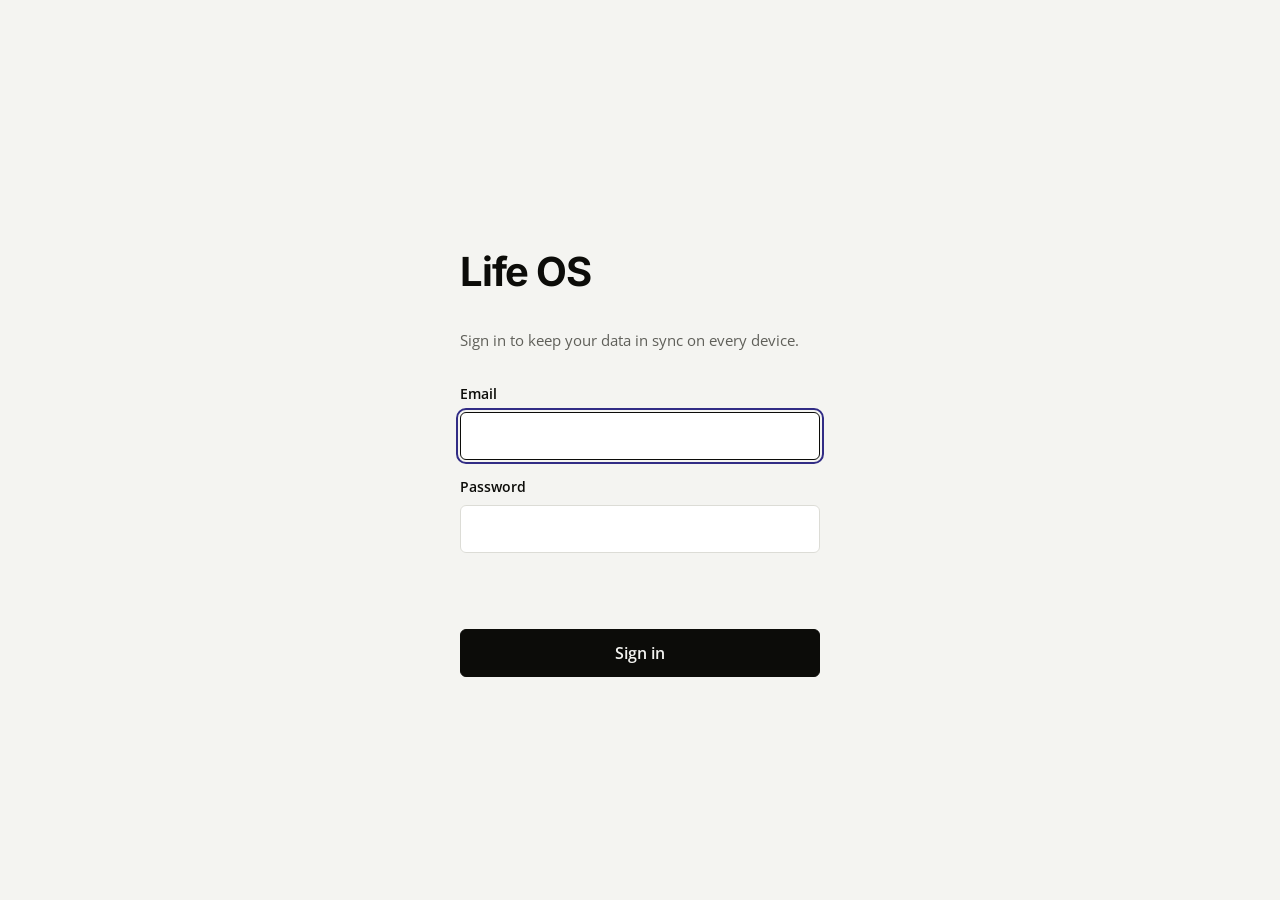
==== commit fe7844e0: "v0.15: project tasks separate from To-dos, add/remove via button, right-click or long-press Co-Autho" ====
--- a/index.html
+++ b/index.html
@@ -55,6 +55,8 @@
     <symbol id="i-arrow-up" viewBox="0 0 24 24"><path d="m5 12 7-7 7 7"/> <path d="M12 19V5"/></symbol>
     <symbol id="i-circle-alert" viewBox="0 0 24 24"><circle cx="12" cy="12" r="10"/> <line x1="12" x2="12" y1="8" y2="12"/> <line x1="12" x2="12.01" y1="16" y2="16"/></symbol>
     <symbol id="i-graduation-cap" viewBox="0 0 24 24"><path d="M21.42 10.922a1 1 0 0 0-.019-1.838L12.83 5.18a2 2 0 0 0-1.66 0L2.6 9.08a1 1 0 0 0 0 1.832l8.57 3.908a2 2 0 0 0 1.66 0z"/> <path d="M22 10v6"/> <path d="M6 12.5V16a6 3 0 0 0 12 0v-3.5"/></symbol>
+    <symbol id="i-list-plus" viewBox="0 0 24 24"><path d="M11 12H3"/> <path d="M16 6H3"/> <path d="M16 18H3"/> <path d="M18 9v6"/> <path d="M21 12h-6"/></symbol>
+    <symbol id="i-list-minus" viewBox="0 0 24 24"><path d="M11 12H3"/> <path d="M16 6H3"/> <path d="M16 18H3"/> <path d="M21 12h-6"/></symbol>
     <symbol id="i-list-checks" viewBox="0 0 24 24"><path d="m3 17 2 2 4-4"/> <path d="m3 7 2 2 4-4"/> <path d="M13 6h8"/> <path d="M13 12h8"/> <path d="M13 18h8"/></symbol>
     <symbol id="i-timer" viewBox="0 0 24 24"><line x1="10" x2="14" y1="2" y2="2"/> <line x1="12" x2="15" y1="14" y2="11"/> <circle cx="12" cy="14" r="8"/></symbol>
     <symbol id="i-play" viewBox="0 0 24 24"><polygon points="6 3 20 12 6 21 6 3"/></symbol>
@@ -62,7 +64,14 @@
     <symbol id="i-rotate-ccw" viewBox="0 0 24 24"><path d="M3 12a9 9 0 1 0 9-9 9.75 9.75 0 0 0-6.74 2.74L3 8"/> <path d="M3 3v5h5"/></symbol>
     <symbol id="i-skip-forward" viewBox="0 0 24 24"><polygon points="5 4 15 12 5 20 5 4"/> <line x1="19" x2="19" y1="5" y2="19"/></symbol>
     <symbol id="i-target" viewBox="0 0 24 24"><circle cx="12" cy="12" r="10"/> <circle cx="12" cy="12" r="6"/> <circle cx="12" cy="12" r="2"/></symbol>
+    <symbol id="i-fold-vertical" viewBox="0 0 24 24"><path d="M12 22v-6"/><path d="M12 8V2"/><path d="M4 12H2"/><path d="M10 12H8"/><path d="M16 12h-2"/><path d="M22 12h-2"/><path d="m15 19-3-3-3 3"/><path d="m15 5-3 3-3-3"/></symbol>
+    <symbol id="i-unfold-vertical" viewBox="0 0 24 24"><path d="M12 22v-6"/><path d="M12 8V2"/><path d="M4 12H2"/><path d="M10 12H8"/><path d="M16 12h-2"/><path d="M22 12h-2"/><path d="m15 19-3 3-3-3"/><path d="m15 5-3-3-3 3"/></symbol>
+    <symbol id="i-columns-2" viewBox="0 0 24 24"><rect width="18" height="18" x="3" y="3" rx="2"/><path d="M12 3v18"/></symbol>
+    <symbol id="i-download" viewBox="0 0 24 24"><path d="M21 15v4a2 2 0 0 1-2 2H5a2 2 0 0 1-2-2v-4"/><polyline points="7 10 12 15 17 10"/><line x1="12" x2="12" y1="15" y2="3"/></symbol>
     <symbol id="i-sliders-horizontal" viewBox="0 0 24 24"><line x1="21" x2="14" y1="4" y2="4"/> <line x1="10" x2="3" y1="4" y2="4"/> <line x1="21" x2="12" y1="12" y2="12"/> <line x1="8" x2="3" y1="12" y2="12"/> <line x1="21" x2="16" y1="20" y2="20"/> <line x1="12" x2="3" y1="20" y2="20"/> <line x1="14" x2="14" y1="2" y2="6"/> <line x1="8" x2="8" y1="10" y2="14"/> <line x1="16" x2="16" y1="18" y2="22"/></symbol>
+    <symbol id="i-link" viewBox="0 0 24 24"><path d="M10 13a5 5 0 0 0 7.54.54l3-3a5 5 0 0 0-7.07-7.07l-1.72 1.71"/><path d="M14 11a5 5 0 0 0-7.54-.54l-3 3a5 5 0 0 0 7.07 7.07l1.71-1.71"/></symbol>
+    <symbol id="i-layout-grid" viewBox="0 0 24 24"><rect width="7" height="7" x="3" y="3" rx="1"/><rect width="7" height="7" x="14" y="3" rx="1"/><rect width="7" height="7" x="14" y="14" rx="1"/><rect width="7" height="7" x="3" y="14" rx="1"/></symbol>
+    <symbol id="i-pin" viewBox="0 0 24 24"><path d="M12 17v5"/><path d="M9 10.76a2 2 0 0 1-1.11 1.79l-1.78.9A2 2 0 0 0 5 15.24V16a1 1 0 0 0 1 1h12a1 1 0 0 0 1-1v-.76a2 2 0 0 0-1.11-1.79l-1.78-.9A2 2 0 0 1 15 10.76V7a1 1 0 0 1 1-1 2 2 0 0 0 0-4H8a2 2 0 0 0 0 4 1 1 0 0 1 1 1z"/></symbol>
   </svg>
 
   <div class="app" id="app">
@@ -76,6 +85,8 @@
         <a class="nav-item" href="#home" data-route="home"><svg class="ic"><use href="#i-house"/></svg><span>Home</span></a>
         <a class="nav-item" href="#focus" data-route="focus"><svg class="ic"><use href="#i-timer"/></svg><span>Focus</span><span class="count" id="cntFocus"></span></a>
 
+        <a class="nav-item" href="#calendar" data-route="calendar"><svg class="ic"><use href="#i-calendar"/></svg><span>Calendar</span></a>
+        <a class="nav-item" href="#links" data-route="links"><svg class="ic"><use href="#i-link"/></svg><span>Links</span></a>
         <div class="nav-group" id="grpTasks">
           <button class="group-head" type="button" aria-expanded="true" aria-controls="grpTasksBody">
             <svg class="ic caret"><use href="#i-chevron-down"/></svg><span>Tasks</span>
@@ -123,21 +134,21 @@
         <a class="back" id="backBtn" href="#home" hidden><svg class="ic"><use href="#i-chevron-left"/></svg><span id="backLabel">Back</span></a>
         <nav class="crumbs" id="crumbs" aria-label="Breadcrumb"></nav>
         <div class="head-actions" id="headActions"></div>
+        <button class="ibtn split-btn" id="splitBtn" type="button" aria-pressed="false" aria-label="Split view" title="Split view"><svg class="ic"><use href="#i-columns-2"/></svg></button>
       </header>
       <div class="view" id="view" tabindex="-1"></div>
       <footer class="status" id="status"></footer>
     </section>
 
+    <section class="pane2" id="pane2" aria-label="Second pane" hidden>
+      <div class="p2-div" id="p2Div" role="separator" aria-orientation="vertical" aria-label="Resize panes"></div>
+      <iframe id="p2Frame" title="Second pane"></iframe>
+    </section>
+
     <aside class="detail" id="detail" aria-label="Details" hidden></aside>
   </div>
 
-  <nav class="tabbar" id="tabbar" aria-label="Sections">
-    <a href="#home" data-tab="home"><svg class="ic"><use href="#i-house"/></svg><span>Home</span></a>
-    <a href="#tasks" data-tab="tasks"><svg class="ic"><use href="#i-list-checks"/></svg><span>Tasks</span></a>
-    <a href="#focus" data-tab="focus"><svg class="ic"><use href="#i-timer"/></svg><span>Focus</span></a>
-    <a href="#school" data-tab="school"><svg class="ic"><use href="#i-graduation-cap"/></svg><span>School</span></a>
-    <button type="button" id="tabSettings"><svg class="ic"><use href="#i-settings"/></svg><span>Settings</span></button>
-  </nav>
+  <nav class="tabbar" id="tabbar" aria-label="Sections"></nav>
 
   <div class="update-bar" id="updateBar" role="status" aria-live="polite" hidden>
     <span>New version available</span>
@@ -151,6 +162,7 @@
         <div class="modal-nav-title" id="settingsTitle">Settings</div>
         <button type="button" class="nav-item" data-pane="account"><svg class="ic sq sq-gray"><use href="#i-circle-user"/></svg><span>Account</span></button>
         <button type="button" class="nav-item" data-pane="look"><svg class="ic sq sq-blue"><use href="#i-palette"/></svg><span>Appearance</span></button>
+        <button type="button" class="nav-item" data-pane="calendar"><svg class="ic sq sq-gray"><use href="#i-calendar"/></svg><span>Calendar</span></button>
         <button type="button" class="nav-item" data-pane="data"><svg class="ic sq sq-gray"><use href="#i-hard-drive"/></svg><span>Data</span></button>
         <button type="button" class="nav-item" data-pane="about"><svg class="ic sq sq-gray"><use href="#i-info"/></svg><span>About</span></button>
       </nav>
@@ -184,11 +196,40 @@
           <div class="layout-grid" id="layoutGrid" role="radiogroup" aria-label="Layout"></div>
           <div class="setting">
             <div class="setting-info">
+              <div class="setting-name">Tab bar</div>
+              <div class="setting-desc">On the phone the bar shows Home, Browse and Settings. Pin up to 2 sections you open often.</div>
+            </div>
+          </div>
+          <div class="pin-list" id="pinList" role="group" aria-label="Pinned sections"></div>
+          <div class="setting">
+            <div class="setting-info">
               <div class="setting-name">Theme</div>
               <div class="setting-desc">“Auto” switches between light and dark with your system.</div>
             </div>
           </div>
           <div class="theme-grid" id="themeGrid" role="radiogroup" aria-label="Theme"></div>
+          <div class="setting">
+            <div class="setting-info">
+              <div class="setting-name">Text size</div>
+              <div class="setting-desc">Makes the whole interface a little smaller or bigger.</div>
+            </div>
+            <div class="modes size-modes" id="sizeModes" role="radiogroup" aria-label="Text size">
+              <button type="button" role="radio" data-size="s">Small</button>
+              <button type="button" role="radio" data-size="m">Default</button>
+              <button type="button" role="radio" data-size="l">Large</button>
+            </div>
+          </div>
+        </div>
+        <div class="pane" data-pane="calendar" hidden>
+          <h2>Calendar</h2>
+          <div class="setting">
+            <div class="setting-info">
+              <div class="setting-name" id="gName">Google Calendar</div>
+              <div class="setting-desc" id="gDesc">Shows your Google calendars in Calendar, on Home and in This week. Read-only.</div>
+            </div>
+            <div class="setting-btns" id="gBtns"></div>
+          </div>
+          <div class="cal-list" id="gCals"></div>
         </div>
         <div class="pane" data-pane="data" hidden>
           <h2>Data</h2>
@@ -199,12 +240,37 @@
             </div>
             <span class="pill" id="dataStat"></span>
           </div>
-          <div class="setting">
-            <div class="setting-info">
-              <div class="setting-name">Backup</div>
-              <div class="setting-desc">Download all your data as a JSON file.</div>
-            </div>
-            <button class="btn" id="exportData" type="button">Export JSON</button>
+          <div class="setting setting-col">
+            <div class="setting-info">
+              <div class="setting-name">Export</div>
+              <div class="setting-desc">A short, readable copy of everything you wrote: tasks, projects, homework, notes, timetable, focus and calendar. No technical data, so it stays small. Markdown is the best for pasting into an AI. “Events only” leaves out the daily Schedule.</div>
+            </div>
+            <div class="export-row">
+              <label class="sel"><span>Format</span><select id="exFmt">
+                <option value="md">Markdown</option>
+                <option value="json">JSON</option>
+                <option value="html">Web page (HTML)</option>
+                <option value="txt">Plain text</option>
+                <option value="zip">ZIP (all four)</option>
+              </select></label>
+              <label class="sel"><span>Calendar</span><select id="exCal">
+                <option value="events">Events only</option>
+                <option value="all">Everything</option>
+                <option value="none">Leave out</option>
+              </select></label>
+              <label class="sel"><span>Done items</span><select id="exDone">
+                <option value="1">Include</option>
+                <option value="0">Leave out</option>
+              </select></label>
+            </div>
+            <div class="export-act"><button class="btn solid" id="exGo" type="button"><svg class="ic"><use href="#i-download"/></svg><span>Export</span></button><span class="export-size" id="exSize"></span></div>
+          </div>
+          <div class="setting">
+            <div class="setting-info">
+              <div class="setting-name">Full backup</div>
+              <div class="setting-desc">Everything exactly as stored, for restoring later. Bigger and not meant for reading.</div>
+            </div>
+            <button class="btn" id="exportData" type="button">Backup JSON</button>
           </div>
         </div>
         <div class="pane" data-pane="about" hidden>
@@ -212,7 +278,7 @@
           <div class="setting">
             <div class="setting-info">
               <div class="setting-name">Life OS</div>
-              <div class="setting-desc">Version 0.8 · Sync across devices · Home, Focus, Tasks, School</div>
+              <div class="setting-desc">Version 0.15 · Calendar · Sync across devices · Home, Focus, Tasks, School, Links</div>
             </div>
           </div>
           <div class="setting">
@@ -239,6 +305,16 @@
 
   <script src="vendor/supabase.js"></script>
   <script src="sync.js"></script>
-  <script src="app.js"></script>
+  <script src="js/core.js"></script>
+  <script src="js/shell.js"></script>
+  <script src="js/tasks.js"></script>
+  <script src="js/school.js"></script>
+  <script src="js/focus.js"></script>
+  <script src="js/calendar.js"></script>
+  <script src="js/links.js"></script>
+  <script src="js/nav.js"></script>
+  <script src="js/settings.js"></script>
+  <script src="js/main.js"></script>
+  <script src="export.js"></script>
 </body>
 </html>
--- a/styles.css
+++ b/styles.css
@@ -620,27 +620,12 @@
 html[data-layout="apple"] .ic.sq-ghost { color: var(--accent); }
 
 /* sidebar like macOS */
-html[data-layout="apple"] .sidebar { background: var(--side); }
-html[data-layout="apple"] .side-top { height: 52px; padding-left: 20px; }
-html[data-layout="apple"] .wordmark { font-size: 15px; font-weight: 700; letter-spacing: -0.02em; }
-html[data-layout="apple"] .side-nav { padding: 2px 10px 12px; }
-html[data-layout="apple"] .nav-item { height: 32px; padding: 0 10px; gap: 10px; border-radius: 8px; color: var(--fg); font-size: 14px; }
-html[data-layout="apple"] .nav-item .ic { color: var(--accent); width: 17px; height: 17px; }
-html[data-layout="apple"] .nav-item:hover { background: color-mix(in srgb, var(--fg) 6%, transparent); }
-html[data-layout="apple"] .nav-item[aria-current="page"] { background: color-mix(in srgb, var(--fg) 10%, transparent); font-weight: 600; }
-html[data-layout="apple"] .nav-item.project .ic { color: var(--muted); }
-html[data-layout="apple"] .group-head,
-html[data-layout="apple"] .sub-head { height: 28px; padding: 0 10px; color: var(--faint); font-size: 12px; font-weight: 600; letter-spacing: .01em; }
-html[data-layout="apple"] .nav-group { margin-top: 14px; }
 html[data-layout="apple"] .group-head .caret,
 html[data-layout="apple"] .sub-toggle .caret { order: 2; margin-left: auto; margin-right: 0; opacity: 0; transition: opacity .15s ease, transform .15s ease; }
 html[data-layout="apple"] .group-head:hover .caret,
 html[data-layout="apple"] .sub-toggle:hover .caret,
 html[data-layout="apple"] .group-head[aria-expanded="false"] .caret,
 html[data-layout="apple"] .sub-toggle[aria-expanded="false"] .caret { opacity: 1; }
-html[data-layout="apple"] .count { font-family: var(--font); font-size: 13px; font-weight: 400; color: var(--faint); }
-html[data-layout="apple"] .side-empty { padding-left: 37px; }
-html[data-layout="apple"] .side-bottom { border-top: 0; }
 
 /* toolbar + large titles */
 html[data-layout="apple"] .main-head { border-bottom: 0; height: calc(52px + env(safe-area-inset-top, 0px)); padding-left: 14px; padding-right: 14px; }
@@ -651,23 +636,6 @@
   align-items: center; gap: 1px; color: var(--accent); font-size: 16px; padding-right: 8px; margin-left: -4px; min-width: 0;
 }
 html[data-layout="apple"] .back span { overflow: hidden; text-overflow: ellipsis; white-space: nowrap; max-width: 46vw; }
-html[data-layout="apple"] .back .ic { width: 22px; height: 22px; stroke-width: 2.2; }
-html[data-layout="apple"] .head-actions .ibtn,
-html[data-layout="apple"] .seg .ibtn { color: var(--accent); }
-
-html[data-layout="apple"] .page { padding-top: 6px; }
-html[data-layout="apple"] .page-head { margin-bottom: 22px; }
-html[data-layout="apple"] .page-head h1 { font-size: 34px; font-weight: 700; letter-spacing: -0.026em; line-height: 1.1; }
-html[data-layout="apple"] .page-sub { font-size: 15px; margin-top: 6px; }
-
-/* buttons */
-html[data-layout="apple"] .btn { height: 32px; padding: 0 14px; border: 0; border-radius: 8px; background: color-mix(in srgb, var(--fg) 8%, transparent); font-size: 14px; font-weight: 500; }
-html[data-layout="apple"] .btn:hover { background: color-mix(in srgb, var(--fg) 12%, transparent); }
-html[data-layout="apple"] .btn.solid { background: var(--accent); color: var(--on-accent); }
-html[data-layout="apple"] .btn.solid:hover { filter: brightness(1.08); }
-html[data-layout="apple"] .ibtn { width: 32px; height: 32px; border-radius: 50%; }
-html[data-layout="apple"] .ibtn:hover { background: color-mix(in srgb, var(--fg) 8%, transparent); }
-html[data-layout="apple"] .ibtn.sm { width: 26px; height: 26px; }
 
 /* grouped lists */
 html[data-layout="apple"] .list:not(:empty) { gap: 0; background: var(--card); border-radius: 12px; overflow: hidden; }
@@ -676,93 +644,26 @@
 html[data-layout="apple"][data-mode="light"] .hw-add,
 html[data-layout="apple"][data-mode="light"] .hprops,
 html[data-layout="apple"][data-mode="light"] .empty { box-shadow: 0 0 0 .5px rgba(0, 0, 0, .05), 0 1px 3px rgba(0, 0, 0, .04); }
-html[data-layout="apple"] .task { position: relative; border-radius: 0; padding: 12px 16px; min-height: 48px; gap: 12px; }
 html[data-layout="apple"] .task + .task::before,
 html[data-layout="apple"] .hub-row + .hub-row::before,
 html[data-layout="apple"] .note-row + .note-row::before {
   content: ""; position: absolute; top: 0; right: 0; left: 50px; height: 1px; background: var(--line); transform: scaleY(.6); transform-origin: top;
 }
-html[data-layout="apple"] .task:hover { background: color-mix(in srgb, var(--fg) 4%, var(--card)); }
-html[data-layout="apple"] .task.sel { background: color-mix(in srgb, var(--accent) 12%, var(--card)); box-shadow: none; }
-html[data-layout="apple"] .check { width: 22px; height: 22px; margin-top: 0; border-width: 1.5px; }
-html[data-layout="apple"] .check .ic { width: 12px; height: 12px; }
-html[data-layout="apple"] .task-title { font-size: 15.5px; line-height: 1.4; }
-html[data-layout="apple"] .task-meta { font-size: 13px; }
-html[data-layout="apple"] .task-main { padding-top: 1px; }
 
 /* new item field */
-html[data-layout="apple"] .page > .add-row { background: var(--card); border-radius: 12px; padding: 0 16px; min-height: 48px; margin-bottom: 18px; color: var(--accent); }
-html[data-layout="apple"] .add-row input { font-size: 16px; height: 48px; }
-html[data-layout="apple"] .add-row .ic { width: 20px; height: 20px; stroke-width: 2; }
-html[data-layout="apple"] .add-row:hover { background: var(--card); }
 html[data-layout="apple"] .add-row.ghost { background: var(--card); border-radius: 12px; margin-top: 8px; padding: 0 16px; color: var(--accent); }
-html[data-layout="apple"] .add-row.ghost input { height: 44px; font-size: 15px; }
-html[data-layout="apple"] .hw-add { border: 0; background: var(--card); border-radius: 12px; padding: 0 12px 12px; margin-bottom: 18px; }
 html[data-layout="apple"] .hw-add .add-row { padding: 0 4px; margin: 0; background: none; color: var(--accent); }
-html[data-layout="apple"] .hw-add:focus-within { border: 0; }
-html[data-layout="apple"] .sel-wrap.subj-sel select,
-html[data-layout="apple"] .date-pill { height: 32px; border: 0; border-radius: 8px; background: color-mix(in srgb, var(--fg) 7%, transparent); font-size: 14px; }
-html[data-layout="apple"] .sel-wrap.subj-sel .ic { top: 9px; }
 
 /* section headers */
-html[data-layout="apple"] .group { margin-top: 28px; }
-html[data-layout="apple"] .group-title { border-bottom: 0; padding: 0 4px 8px; margin: 0; }
-html[data-layout="apple"] .group-title .gt { font-family: var(--font-display); font-size: 20px; font-weight: 700; letter-spacing: -0.015em; }
-html[data-layout="apple"] .group-title .gd { font-size: 15px; color: var(--muted); }
-html[data-layout="apple"] .group-title .tag { font-size: 13px; color: var(--accent); }
-html[data-layout="apple"] .group.past .gt { color: var(--muted); }
-html[data-layout="apple"] .gadd { color: var(--accent); }
-html[data-layout="apple"] .section-h { border-bottom: 0; padding: 0 4px; margin: 34px 0 10px; font-family: var(--font-display); font-size: 20px; font-weight: 700; letter-spacing: -0.015em; }
-html[data-layout="apple"] .section-h .gd { font-size: 15px; font-weight: 400; }
-html[data-layout="apple"] .done-toggle { margin-top: 22px; padding: 0 4px; color: var(--accent); font-size: 15px; height: 32px; }
-html[data-layout="apple"] .done-toggle:hover { background: none; opacity: .75; }
-html[data-layout="apple"] .empty { background: var(--card); border-radius: 12px; padding: 16px; font-size: 14.5px; color: var(--muted); }
 html[data-layout="apple"] .group .list:empty + .add-row.ghost[hidden] + * { margin: 0; }
 
-/* hubs */
-html[data-layout="apple"] .hub-list .hub-row { position: relative; min-height: 50px; padding: 10px 16px; gap: 14px; border-radius: 0; font-size: 16px; }
-html[data-layout="apple"] .hub-list .hub-row + .hub-row::before { left: 58px; }
-html[data-layout="apple"] a.hub-row:hover { background: color-mix(in srgb, var(--fg) 4%, var(--card)); }
-html[data-layout="apple"] .hub-c { font-size: 15px; }
-html[data-layout="apple"] .hub-chev { width: 16px; height: 16px; stroke-width: 2.2; }
-html[data-layout="apple"] .hub-dot { width: 12px; height: 12px; margin: 0 8px; }
-html[data-layout="apple"] .hub-new input { font-size: 16px; }
-html[data-layout="apple"] .hub-new input::placeholder { color: var(--accent); }
-
 /* home: lock-screen clock + grouped facts */
-html[data-layout="apple"] .home { display: flex; flex-direction: column; align-items: center; text-align: center; padding-top: clamp(28px, 11vh, 120px); }
-html[data-layout="apple"] .today-line { order: -1; margin: 0 0 4px; padding: 0; justify-content: center; gap: 6px; }
-html[data-layout="apple"] .today-line .wd { font-size: 19px; font-weight: 600; }
-html[data-layout="apple"] .today-line .wd::after { content: ","; }
-html[data-layout="apple"] .today-line .dt { font-size: 19px; font-weight: 600; color: var(--fg); }
-html[data-layout="apple"] .clock { justify-content: center; letter-spacing: -0.04em; }
-html[data-layout="apple"] .clock .hm { font-size: clamp(84px, 16vw, 164px); font-weight: 200; }
-html[data-layout="apple"] .clock .sec { font-size: clamp(30px, 5vw, 52px); font-weight: 300; }
 html[data-layout="apple"] .hprops {
   width: 100%; max-width: 580px; margin-top: 44px; padding: 0; border-top: 0;
   background: var(--card); border-radius: 14px; overflow: hidden; text-align: left;
 }
 html[data-layout="apple"] .hp { position: relative; grid-template-columns: minmax(0, 1fr); gap: 2px; padding: 12px 16px; }
 html[data-layout="apple"] .hp + .hp::before { content: ""; position: absolute; top: 0; right: 0; left: 56px; height: 1px; background: var(--line); transform: scaleY(.6); }
-html[data-layout="apple"] .hk { gap: 12px; color: var(--fg); font-size: 15px; font-weight: 500; }
-html[data-layout="apple"] .hk .ic { top: 0; }
-html[data-layout="apple"] .hv { padding-left: 40px; font-size: 14px; }
-
-/* timetable like Calendar */
-html[data-layout="apple"] .tt-head { border-bottom: 0; padding-bottom: 6px; }
-html[data-layout="apple"] .tt-col.today .tt-head { border-bottom: 0; }
-html[data-layout="apple"] .tt-dn { font-size: 15px; }
-html[data-layout="apple"] .tt-col.today .tt-dn { color: var(--accent); }
-html[data-layout="apple"] .tt-lesson { border: 0; border-radius: 8px; background: color-mix(in srgb, var(--c) 15%, var(--card)); box-shadow: inset 3px 0 0 var(--c); font-weight: 500; }
-html[data-layout="apple"] a.tt-lesson:hover { background: color-mix(in srgb, var(--c) 22%, var(--card)); }
-html[data-layout="apple"] .tt-add select { border: 0; background: var(--card); border-radius: 8px; color: var(--accent); }
-html[data-layout="apple"] .tt-add .ic { color: var(--accent); }
-
-/* notes */
-html[data-layout="apple"] .note-row { position: relative; border-radius: 0; padding: 13px 16px; font-size: 15px; }
-html[data-layout="apple"] .note-row .ic { color: var(--accent); }
-html[data-layout="apple"] .note-row:hover { background: color-mix(in srgb, var(--fg) 4%, var(--card)); }
-html[data-layout="apple"] .note-title { font-size: 34px; font-weight: 700; letter-spacing: -0.026em; }
 
 /* details as a sheet */
 html[data-layout="apple"] .detail {
@@ -771,37 +672,17 @@
   border: 0; border-radius: 16px; background: var(--bg); padding: 0;
   box-shadow: 0 30px 90px rgba(0, 0, 0, .35), 0 0 0 .5px rgba(0, 0, 0, .12);
 }
-html[data-layout="apple"] .detail-head { position: relative; justify-content: center; height: 54px; border-bottom: 0; padding: 0 16px; color: var(--fg); font-size: 15px; font-weight: 600; }
 html[data-layout="apple"] .detail-head .ibtn { position: absolute; right: 14px; top: 12px; width: 30px; height: 30px; background: color-mix(in srgb, var(--fg) 9%, transparent); color: var(--muted); }
-html[data-layout="apple"] .detail-head .ibtn .ic { width: 14px; height: 14px; stroke-width: 2.4; }
-html[data-layout="apple"] .detail-body { padding: 0 16px 20px; gap: 18px; }
 html[data-layout="apple"] .d-title { background: var(--card); border-radius: 12px; padding: 13px 14px; align-items: flex-start; }
-html[data-layout="apple"] .d-title .check { margin-top: 2px; }
-html[data-layout="apple"] .d-title textarea { font-size: 17px; }
-html[data-layout="apple"] .props { gap: 0; background: var(--card); border-radius: 12px; overflow: hidden; }
 html[data-layout="apple"] .prop { position: relative; min-height: 48px; padding: 6px 10px 6px 14px; grid-template-columns: 116px minmax(0, 1fr); }
 html[data-layout="apple"] .prop + .prop::before { content: ""; position: absolute; top: 0; right: 0; left: 14px; height: 1px; background: var(--line); transform: scaleY(.6); }
-html[data-layout="apple"] .prop-k { color: var(--fg); font-size: 15px; gap: 10px; }
-html[data-layout="apple"] .prop-k .ic { color: var(--accent); width: 17px; height: 17px; }
 html[data-layout="apple"] .detail .sel-wrap select { text-align: right; text-align-last: right; color: var(--muted); font-size: 15px; padding-right: 24px; }
 html[data-layout="apple"] .detail .sel-wrap select:hover { background: none; color: var(--fg); }
 html[data-layout="apple"] .date-cell { justify-content: flex-end; }
 html[data-layout="apple"] .date-cell input[type="date"] { color: var(--muted); font-size: 15px; text-align: right; }
-html[data-layout="apple"] .link-btn { font-size: 14px; }
-html[data-layout="apple"] .d-hint { margin: -10px 4px 0; }
-html[data-layout="apple"] .notes-label { padding: 0 4px; font-size: 13px; }
-html[data-layout="apple"] .notes { border: 0; background: var(--card); border-radius: 12px; padding: 12px 14px; font-size: 15px; }
-html[data-layout="apple"] .detail-foot { border-top: 0; padding: 4px 18px 16px 20px; }
 
 /* settings like System Settings */
-html[data-layout="apple"] .modal { border: 0; border-radius: 16px; box-shadow: 0 30px 90px rgba(0, 0, 0, .35), 0 0 0 .5px rgba(0, 0, 0, .12); }
-html[data-layout="apple"] .modal-nav { padding: 16px 10px; gap: 2px; }
-html[data-layout="apple"] .modal-nav .nav-item { height: 34px; color: var(--fg); }
-html[data-layout="apple"] .modal-nav .nav-item[aria-current="true"] { background: color-mix(in srgb, var(--fg) 10%, transparent); font-weight: 600; }
 html[data-layout="apple"] .modal-nav .ic.sq { width: 22px; height: 22px; padding: 4px; border-radius: 6px; }
-html[data-layout="apple"] .modal-close { background: color-mix(in srgb, var(--fg) 9%, transparent); border-radius: 50%; }
-html[data-layout="apple"] .pane h2 { font-family: var(--font-display); font-size: 22px; font-weight: 700; letter-spacing: -0.02em; }
-html[data-layout="apple"] .theme-card .tprev { border-radius: 10px; }
 
 /* =====================================================================
    Phone and narrow windows
@@ -812,12 +693,6 @@
   html[data-layout="apple"] #sideToggle { display: none !important; }
   html[data-layout="apple"] .back { display: inline-flex; }
   html[data-layout="apple"] .main-head { height: calc(46px + env(safe-area-inset-top, 0px)); padding-left: 12px; }
-  html[data-layout="apple"] .page { padding-bottom: calc(96px + env(safe-area-inset-bottom, 0px)); }
-  html[data-layout="apple"] .page-head h1 { font-size: 32px; }
-  html[data-layout="apple"] .home { padding-top: 7vh; }
-  html[data-layout="apple"] .clock .hm { font-size: 24vw; }
-  html[data-layout="apple"] .clock .sec { font-size: 8vw; }
-  html[data-layout="apple"] .hprops { margin-top: 36px; }
   html[data-layout="apple"] .tabbar {
     display: flex; position: fixed; z-index: 25; left: 0; right: 0; bottom: 0;
     padding: 6px max(8px, env(safe-area-inset-right, 0px)) calc(4px + env(safe-area-inset-bottom, 0px)) max(8px, env(safe-area-inset-left, 0px));
@@ -830,8 +705,6 @@
     flex: 1; display: flex; flex-direction: column; align-items: center; gap: 3px; padding: 2px 0;
     border: 0; background: none; color: var(--faint); font-size: 10.5px; font-weight: 500; letter-spacing: .01em;
   }
-  html[data-layout="apple"] .tabbar .ic { width: 25px; height: 25px; stroke-width: 1.8; }
-  html[data-layout="apple"] .tabbar .on { color: var(--accent); }
   html[data-layout="apple"] .detail {
     top: auto; left: 0; right: 0; bottom: 0; transform: none; width: auto; max-height: 92vh;
     border-radius: 14px 14px 0 0;
@@ -840,15 +713,11 @@
     content: ""; position: absolute; top: 6px; left: 50%; width: 36px; height: 5px; margin-left: -18px;
     border-radius: 3px; background: var(--faint); opacity: .6;
   }
-  html[data-layout="apple"] .prop { grid-template-columns: 100px minmax(0, 1fr); }
   html[data-layout="apple"] .tt-col { gap: 6px; }
-  html[data-layout="apple"] .modal { border-radius: 0; }
   html[data-layout="apple"] .modal-nav .ic.sq { width: 20px; height: 20px; padding: 3px; }
 }
 
 /* icon squares keep a white glyph even inside tinted nav items */
-html[data-layout="apple"] svg.ic.sq { color: #fff; }
-html[data-layout="apple"] svg.ic.sq-ghost { color: var(--accent); }
 html[data-layout="apple"] .date-cell { gap: 4px 12px; }
 
 /* =====================================================================
@@ -1334,3 +1203,400 @@
   /* the close button sits over the scrolling strip: give it the strip's surface so labels slide under it cleanly */
   html[data-layout] .modal-close { background: var(--side); width: 44px; height: 44px; }
 }
+
+/* ---------- Google Calendar: event rows (This week), Settings → Calendar ---------- */
+html[data-layout] .task.ev { color: var(--fg); text-decoration: none; cursor: pointer; }
+html[data-layout] .ev-time {
+  flex: none; width: 96px; padding-top: 2px; font-family: var(--mono); font-size: 13px; font-weight: 500;
+  color: var(--muted); font-variant-numeric: tabular-nums; white-space: nowrap;
+}
+html[data-layout] .task.ev .task-meta { flex-wrap: wrap; row-gap: 4px; white-space: normal; }
+html[data-layout] .task.ev .task-meta span:not(.subj) { white-space: normal; overflow-wrap: anywhere; min-width: 0; }
+html[data-layout] .task.ev:focus-visible { outline: 2px solid var(--accent-2); outline-offset: 2px; }
+html[data-layout] .setting-btns { flex: none; display: flex; gap: 8px; }
+html[data-layout] .cal-head { padding: 24px 0 8px; font-size: 12px; font-weight: 600; color: var(--muted); border-bottom: 1px solid var(--line); }
+html[data-layout] .cal-row {
+  width: 100%; min-height: 44px; display: flex; align-items: center; gap: 12px; padding: 8px;
+  border: 0; border-bottom: 1px solid var(--line); background: none; color: var(--fg);
+  font: inherit; font-size: 15px; text-align: left; cursor: pointer;
+}
+html[data-layout] .cal-row:hover { background: var(--hover); }
+html[data-layout] .cal-row:focus-visible { outline: 2px solid var(--accent-2); outline-offset: 2px; }
+html[data-layout] .cal-row .check { margin-top: 0; }
+html[data-layout] .cal-row[aria-checked="true"] .check { background: var(--accent); border-color: var(--accent); color: var(--on-accent); }
+html[data-layout] .cal-row > i { width: 8px; height: 8px; border-radius: 50%; flex: none; }
+html[data-layout] .cal-row > span:last-child { min-width: 0; overflow-wrap: anywhere; }
+@media (max-width: 860px) {
+  html[data-layout] .ev-time { width: 80px; }
+  html[data-layout] .setting:has(> .setting-btns) { flex-wrap: wrap; }
+  html[data-layout] .cal-row { min-height: 48px; }
+}
+
+/* ---------- Calendar → Schedule ---------- */
+html[data-layout] .page.cal .done-toggle { margin-top: 8px; }
+html[data-layout] .page.cal .cal-week { margin-top: 32px; }
+html[data-layout] .page.cal .cal-week + .group { margin-top: 16px; }
+html[data-layout] .task.ev.gone .task-title,
+html[data-layout] .task.ev.gone .ev-time { color: var(--muted); }
+html[data-layout] .task.ev.now .ev-time { color: var(--accent-2); font-weight: 600; }
+html[data-layout] .task.ev.now { box-shadow: inset 2px 0 0 var(--accent-2); }
+html[data-layout] .page.cal .btn.solid { margin-top: 8px; }
+.ic.spin { animation: lifeos-spin 1s linear infinite; }
+@keyframes lifeos-spin { to { transform: rotate(-360deg); } }
+@media (prefers-reduced-motion: reduce) { .ic.spin { animation: none; } }
+
+/* ---------- Calendar: week / day grid ---------- */
+html[data-layout] .page.cal-g { max-width: 1280px; padding-bottom: 32px; }
+html[data-layout] .cal-bar { flex-wrap: wrap; gap: 16px; margin-bottom: 16px; }
+html[data-layout] .cal-ctrl { display: flex; align-items: center; flex-wrap: wrap; gap: 12px; }
+html[data-layout] .cal-nav { display: flex; align-items: center; gap: 4px; }
+html[data-layout] .cal-modes { margin: 0; }
+html[data-layout] .cal-grid button { font: inherit; color: inherit; border: 0; background: none; cursor: pointer; }
+html[data-layout] .cg-row,
+html[data-layout] .cg-body { display: grid; grid-template-columns: 56px repeat(var(--days), minmax(0, 1fr)); }
+html[data-layout] .cg-top { position: sticky; top: 0; z-index: 3; background: var(--bg); border-bottom: 1px solid var(--line); }
+html[data-layout] .cg-dh { display: flex; align-items: baseline; justify-content: center; gap: 8px; padding: 4px 4px 8px; border-radius: 6px; }
+html[data-layout] .cg-dh:not(:disabled):hover { background: var(--hover); }
+html[data-layout] .cg-dh:disabled { cursor: default; }
+html[data-layout] .cg-wd { font-size: 12px; font-weight: 600; color: var(--muted); text-transform: uppercase; letter-spacing: .04em; }
+html[data-layout] .cg-dn { font-family: var(--font-display); font-size: 20px; font-weight: 600; color: var(--fg); min-width: 32px; height: 32px; line-height: 32px; border-radius: 50%; text-align: center; font-variant-numeric: tabular-nums; }
+html[data-layout] .cg-dh.past .cg-dn { color: var(--muted); }
+html[data-layout] .cg-dh.today .cg-wd { color: var(--accent-2); }
+html[data-layout] .cg-dh.today .cg-dn { background: var(--accent-2); color: var(--bg); }
+html[data-layout] .cg-alld { border-top: 1px solid var(--line); }
+html[data-layout] .cg-adl { font-family: var(--mono); font-size: 12px; color: var(--muted); padding: 8px 8px 0 0; text-align: right; }
+html[data-layout] .cg-ad { display: flex; flex-direction: column; gap: 2px; padding: 4px 2px; border-left: 1px solid var(--line); min-width: 0; }
+html[data-layout] .cg-chip {
+  display: block; width: 100%; height: 24px; padding: 0 8px; border-radius: 4px; text-align: left;
+  background: color-mix(in srgb, var(--c) 22%, var(--card)) !important; box-shadow: inset 3px 0 0 var(--c);
+  font-size: 12px !important; font-weight: 600; line-height: 24px; color: var(--fg) !important;
+  white-space: nowrap; overflow: hidden; text-overflow: ellipsis;
+}
+html[data-layout] .cg-chip:hover { background: color-mix(in srgb, var(--c) 32%, var(--card)) !important; }
+html[data-layout] .cg-chip.gone { opacity: .6; }
+html[data-layout] .cg-body { position: relative; height: calc(var(--hour) * var(--span, 24)); }
+html[data-layout] .cg-hours { position: relative; }
+html[data-layout] .cg-hours span {
+  position: absolute; right: 8px; transform: translateY(-50%);
+  font-family: var(--mono); font-size: 12px; color: var(--muted); font-variant-numeric: tabular-nums;
+}
+html[data-layout] .cg-col {
+  position: relative; border-left: 1px solid var(--line);
+  background-image: linear-gradient(to bottom, var(--line) 1px, transparent 1px);
+  background-size: 100% var(--hour);
+}
+html[data-layout] .cg-col.today { background-color: color-mix(in srgb, var(--accent-2) 5%, transparent); }
+html[data-layout] .cg-ev {
+  position: absolute; z-index: 1; display: flex; flex-direction: column; gap: 0; min-width: 0;
+  padding: 2px 8px 2px 8px; border-radius: 6px; overflow: hidden; text-align: left;
+  background: color-mix(in srgb, var(--c) 20%, var(--card)) !important; box-shadow: inset 3px 0 0 var(--c), 0 0 0 1px var(--bg);
+  color: var(--fg) !important; transition: background-color .12s ease;
+}
+html[data-layout] .cg-ev:hover { background: color-mix(in srgb, var(--c) 30%, var(--card)) !important; z-index: 2; }
+html[data-layout] .cg-ev:not(.tall) { flex-direction: row; align-items: center; gap: 8px; }
+html[data-layout] .cg-ev .cg-t { font-size: 13px; font-weight: 600; line-height: 1.3; white-space: nowrap; overflow: hidden; text-overflow: ellipsis; min-width: 0; }
+html[data-layout] .cg-ev.tall .cg-t { white-space: normal; display: -webkit-box; -webkit-line-clamp: 3; -webkit-box-orient: vertical; }
+html[data-layout] .cg-ev .cg-tm { font-family: var(--mono); font-size: 12px; color: var(--muted); white-space: nowrap; overflow: hidden; text-overflow: ellipsis; }
+html[data-layout] .cg-ev.gone { opacity: .55; }
+html[data-layout] .cg-ev.live { box-shadow: inset 3px 0 0 var(--c), 0 0 0 1px var(--c); }
+html[data-layout] .cg-ev:focus-visible, html[data-layout] .cg-chip:focus-visible, html[data-layout] .cg-dh:focus-visible { outline: 2px solid var(--accent-2); outline-offset: 2px; }
+html[data-layout] .cg-now { position: absolute; left: 0; right: 0; z-index: 2; height: 2px; background: var(--danger); pointer-events: none; }
+html[data-layout] .cg-now::before { content: ""; position: absolute; left: -5px; top: -4px; width: 10px; height: 10px; border-radius: 50%; background: var(--danger); }
+
+/* phone: day strip */
+html[data-layout] .cal-strip { display: grid; grid-template-columns: repeat(7, minmax(0, 1fr)); gap: 4px; margin-bottom: 16px; }
+html[data-layout] .cs-day {
+  display: flex; flex-direction: column; align-items: center; gap: 4px; min-height: 64px; padding: 8px 0;
+  border: 0; border-radius: 10px; background: none; color: var(--fg); font: inherit; cursor: pointer;
+}
+html[data-layout] .cs-day .cg-dn { font-size: 16px; height: 24px; line-height: 24px; min-width: 24px; }
+html[data-layout] .cs-day:hover { background: var(--hover); }
+html[data-layout] .cs-day.today .cg-wd, html[data-layout] .cs-day.today .cg-dn { color: var(--accent-2); }
+html[data-layout] .cs-day.on { background: var(--accent); }
+html[data-layout] .cs-day.on .cg-wd, html[data-layout] .cs-day.on .cg-dn { color: var(--on-accent); }
+html[data-layout] .cs-dot { width: 4px; height: 4px; border-radius: 50%; background: var(--muted); }
+html[data-layout] .cs-dot.off { visibility: hidden; }
+html[data-layout] .cs-day.on .cs-dot { background: var(--on-accent); }
+html[data-layout] .cs-day:focus-visible { outline: 2px solid var(--accent-2); outline-offset: 2px; }
+
+/* event details */
+.cal-pop {
+  position: fixed; z-index: 80; width: 320px; padding: 16px; display: flex; flex-direction: column; gap: 12px;
+  background: var(--card); color: var(--fg); border: 1px solid var(--line); border-radius: 10px; box-shadow: 0 24px 64px rgba(0, 0, 0, .14);
+}
+.cal-pop.sheet { left: 0; right: 0; bottom: 0; width: auto; border-radius: 10px 10px 0 0; padding-bottom: calc(24px + env(safe-area-inset-bottom, 0px)); }
+.cal-pop .cp-head { display: flex; align-items: flex-start; gap: 12px; }
+.cal-pop .cp-head .ibtn { margin: -4px -8px 0 0; }
+.cal-pop .cp-sw { flex: none; width: 12px; height: 12px; margin: 8px 2px 0; border-radius: 4px; background: var(--c); }
+.cal-pop h3 { flex: 1; min-width: 0; margin: 0; font-family: var(--font-display); font-size: 20px; font-weight: 600; letter-spacing: -0.015em; line-height: 1.25; overflow-wrap: anywhere; }
+.cal-pop .cp-row { display: flex; align-items: flex-start; gap: 12px; font-size: 14px; color: var(--fg); line-height: 1.45; }
+.cal-pop .cp-row > .ic { flex: none; width: 16px; height: 16px; margin-top: 2px; color: var(--muted); }
+.cal-pop .cp-row span { min-width: 0; overflow-wrap: anywhere; }
+.cal-pop .btn { align-self: flex-start; height: 32px; display: inline-flex; align-items: center; padding: 0 12px; border: 1px solid var(--line); border-radius: 6px; color: var(--fg); text-decoration: none; font-size: 14px; font-weight: 600; }
+.cal-pop .btn:hover { background: var(--hover); }
+.cal-pop .ibtn { flex: none; }
+
+@media (max-width: 860px) {
+  html[data-layout] .page.cal-g { padding-left: 8px; padding-right: 8px; }
+  html[data-layout] .cal-bar { padding: 0 8px; align-items: flex-start; flex-direction: column; gap: 12px; }
+  html[data-layout] .cal-ctrl { width: 100%; justify-content: space-between; }
+  html[data-layout] .cal-nav .btn, html[data-layout] .cal-nav .ibtn { height: 44px; min-width: 44px; }
+  html[data-layout] .cg-row, html[data-layout] .cg-body { grid-template-columns: 44px repeat(var(--days), minmax(0, 1fr)); }
+  html[data-layout] .cg-dh { flex-direction: column; align-items: center; gap: 0; padding: 4px 0 8px; }
+  html[data-layout] .cal-grid[style*="--days:7"] .cg-dn { font-size: 16px; min-width: 28px; height: 28px; line-height: 28px; }
+  html[data-layout] .cal-grid[style*="--days:7"] .cg-ev { padding: 2px 4px; }
+  html[data-layout] .cal-grid[style*="--days:7"] .cg-ev .cg-tm { display: none; }
+  html[data-layout] .cal-grid[style*="--days:7"] .cg-ev .cg-t { font-size: 12px; }
+  html[data-layout] .cal-grid[style*="--days:7"] .cg-chip { padding: 0 4px; }
+  html[data-layout] .cg-hours span { right: 4px; }
+  html[data-layout] .cg-adl { padding-right: 4px; font-size: 12px; }
+}
+/* the grid scrolls inside the page; title, controls and day headers stay put */
+html[data-layout] .page.cal-g { height: 100%; display: flex; flex-direction: column; padding-bottom: 16px; }
+html[data-layout] .cal-g .cal-grid { flex: 1; min-height: 320px; display: flex; flex-direction: column; border-bottom: 1px solid var(--line); }
+html[data-layout] .cal-g .cg-top { position: static; overflow: hidden; scrollbar-gutter: stable; }
+html[data-layout] .cg-scroll { flex: 1; min-height: 0; overflow-y: auto; scrollbar-gutter: stable; overscroll-behavior: contain; padding-top: 8px; }
+html[data-layout="apple"] .page.cal-g { padding-bottom: 16px; }
+@media (max-width: 860px) {
+  html[data-layout="apple"] .page.cal-g { padding-bottom: calc(80px + env(safe-area-inset-bottom, 0px)); }
+  html[data-layout] .cal-grid[style*="--days:1"] .cg-heads { display: none; }
+}
+
+/* =====================================================================
+   One page frame for every section (v0.12)
+   Same header (.page-head: 40px title + sub, actions right), same top
+   padding, two widths: 760 for lists, 1200 for grids.
+   ===================================================================== */
+html[data-layout] .page.wide,
+html[data-layout] .page.cal-g { max-width: 1200px; }
+html[data-layout] .page.home,
+html[data-layout] .page.focus { max-width: 760px; }
+html[data-layout] .page.home { padding-top: 32px; }
+html[data-layout="apple"] .page.home { padding-top: 16px; }
+html[data-layout] .page.focus .page-head { align-self: stretch; }
+html[data-layout] .page.focus .page-head .modes { align-self: flex-end; }
+html[data-layout] .page.focus .timer { margin-top: 0; }
+/* short events when the whole day is squeezed onto one screen */
+html[data-layout] .cg-ev.xs { padding: 0 6px; gap: 6px; }
+html[data-layout] .cg-ev.xs .cg-t { font-size: 11px; line-height: 1.1; }
+html[data-layout] .cg-ev.xs .cg-tm { display: none; }
+html[data-layout] .cal-g .cg-scroll { padding-top: 8px; padding-bottom: 4px; }
+@media (max-width: 860px) {
+  html[data-layout] .page.home { padding-top: 16px; }
+  html[data-layout] .page.focus .page-head { flex-direction: column; align-items: flex-start; gap: 16px; }
+  html[data-layout] .page.focus .page-head .modes { align-self: flex-start; }
+}
+
+/* =====================================================================
+   Calendar v0.13: controls in the top bar, Fit / Zoom, Month view
+   ===================================================================== */
+html[data-layout] .head-actions .cal-ctrl { gap: 8px; margin-right: 8px; }
+html[data-layout] .head-actions .cal-modes { padding: 2px; border-radius: 8px; }
+html[data-layout] .head-actions .cal-modes button { height: 28px; }
+html[data-layout] .head-actions .cal-nav .btn { height: 32px; }
+html[data-layout] .ibtn[aria-pressed="true"] { color: var(--fg); }
+@media (min-width: 861px) {
+  /* title and sub on one line — more room for the grid */
+  html[data-layout] .cal-bar .cal-titles { display: flex; align-items: baseline; gap: 16px; flex-wrap: wrap; }
+  html[data-layout] .cal-bar .page-sub { margin-top: 0; }
+  html[data-layout] .page.cal-g { padding-top: 16px; }
+}
+html[data-layout] .cg-dh { padding: 2px 4px 6px; }
+
+/* Month */
+html[data-layout] .cal-month { flex: 1; min-height: 360px; display: flex; flex-direction: column; }
+html[data-layout] .cm-heads, html[data-layout] .cm-grid { display: grid; grid-template-columns: repeat(7, minmax(0, 1fr)); }
+html[data-layout] .cm-wd { padding: 0 8px 8px; font-size: 12px; font-weight: 600; color: var(--muted); text-transform: uppercase; letter-spacing: .04em; }
+html[data-layout] .cm-grid { flex: 1; min-height: 0; grid-template-rows: repeat(var(--weeks), minmax(0, 1fr)); border-top: 1px solid var(--line); border-left: 1px solid var(--line); }
+html[data-layout] .cm-cell { min-width: 0; min-height: 0; overflow: hidden; display: flex; flex-direction: column; gap: 2px; padding: 4px; border-right: 1px solid var(--line); border-bottom: 1px solid var(--line); }
+html[data-layout] .cm-cell.out { background: color-mix(in srgb, var(--hover) 45%, transparent); }
+html[data-layout] .cm-cell.out .cm-dn { color: var(--muted); }
+html[data-layout] .cm-cell.today { background: color-mix(in srgb, var(--accent-2) 5%, transparent); }
+html[data-layout] .cm-dn {
+  align-self: flex-start; min-width: 24px; height: 24px; padding: 0 4px; border: 0; border-radius: 12px; background: none;
+  font: inherit; font-family: var(--font-display); font-size: 13px; font-weight: 600; color: var(--fg); cursor: pointer; font-variant-numeric: tabular-nums;
+}
+html[data-layout] .cm-dn:hover { background: var(--hover); }
+html[data-layout] .cm-cell.today .cm-dn { background: var(--accent-2); color: var(--bg); }
+html[data-layout] .cm-ev {
+  display: flex; align-items: center; gap: 6px; width: 100%; min-width: 0; height: 20px; padding: 0 6px; border: 0; border-radius: 4px;
+  background: none; color: var(--fg); font: inherit; font-size: 12px; text-align: left; cursor: pointer; flex: none;
+}
+html[data-layout] .cm-ev::before { content: ""; flex: none; width: 6px; height: 6px; border-radius: 50%; background: var(--c); }
+html[data-layout] .cm-ev:hover { background: var(--hover); }
+html[data-layout] .cm-ev.all { background: color-mix(in srgb, var(--c) 20%, var(--card)); box-shadow: inset 3px 0 0 var(--c); font-weight: 600; }
+html[data-layout] .cm-ev.all::before { display: none; }
+html[data-layout] .cm-ev.gone { opacity: .55; }
+html[data-layout] .cm-tm { flex: none; font-family: var(--mono); font-size: 12px; color: var(--muted); font-variant-numeric: tabular-nums; }
+html[data-layout] .cm-t { min-width: 0; overflow: hidden; text-overflow: ellipsis; white-space: nowrap; font-weight: 500; }
+html[data-layout] .cm-more { align-self: flex-start; height: 20px; padding: 0 6px; border: 0; border-radius: 4px; background: none; font: inherit; font-size: 12px; font-weight: 600; color: var(--muted); cursor: pointer; }
+html[data-layout] .cm-more:hover { background: var(--hover); color: var(--fg); }
+html[data-layout] .cm-dn:focus-visible, html[data-layout] .cm-ev:focus-visible, html[data-layout] .cm-more:focus-visible { outline: 2px solid var(--accent-2); outline-offset: 1px; }
+@media (max-width: 860px) {
+  html[data-layout] .cal-ctrl .cal-modes button { padding: 0 8px; }
+  html[data-layout] .cm-cell { padding: 2px; }
+  html[data-layout] .cm-wd { padding: 0 2px 4px; text-align: center; }
+  html[data-layout] .cm-dn { align-self: center; }
+  html[data-layout] .cm-ev { height: 6px; padding: 0; border-radius: 3px; background: var(--c) !important; box-shadow: none !important; }
+  html[data-layout] .cm-ev > *, html[data-layout] .cm-ev::before { display: none; }
+  html[data-layout] .cm-more { align-self: center; height: 16px; padding: 0; font-size: 11px; }
+}
+
+/* Settings → Data → Export */
+html[data-layout] .setting.setting-col { flex-direction: column; align-items: stretch; gap: 12px; }
+html[data-layout] .export-row { display: grid; grid-template-columns: repeat(3, minmax(0, 1fr)); gap: 8px; }
+html[data-layout] .sel { display: flex; flex-direction: column; gap: 4px; min-width: 0; font-size: 12px; font-weight: 600; color: var(--muted); }
+html[data-layout] .sel select {
+  height: 36px; padding: 0 8px; border: 1px solid var(--line); border-radius: 6px; background: var(--card); color: var(--fg);
+  font: inherit; font-size: 14px; font-weight: 400; min-width: 0;
+}
+html[data-layout] .sel select:focus-visible { outline: 2px solid var(--accent-2); outline-offset: 2px; }
+html[data-layout] .export-act { display: flex; align-items: center; gap: 12px; }
+html[data-layout] .export-act .btn { display: inline-flex; align-items: center; gap: 8px; }
+html[data-layout] .export-act .btn .ic { width: 16px; height: 16px; }
+html[data-layout] .export-size { font-family: var(--mono); font-size: 13px; color: var(--muted); }
+@media (max-width: 860px) {
+  html[data-layout] .export-row { grid-template-columns: 1fr; }
+  html[data-layout] .sel select { height: 44px; font-size: 16px; }
+}
+
+/* =====================================================================
+   Split view (second pane on the right, desktop)
+   ===================================================================== */
+.app.split { grid-template-columns: var(--side-w) minmax(0, 1fr) var(--p2-w, 44vw) auto; }
+.app.split.side-closed { grid-template-columns: 0 minmax(0, 1fr) var(--p2-w, 44vw) auto; }
+.pane2 { position: relative; display: flex; min-width: 0; min-height: 0; border-left: 1px solid var(--line); background: var(--bg); }
+.pane2[hidden] { display: none; }
+.pane2 iframe { flex: 1; width: 100%; height: 100%; border: 0; background: var(--bg); }
+.p2-div { position: absolute; left: -4px; top: 0; bottom: 0; width: 7px; z-index: 5; cursor: col-resize; touch-action: none; }
+.p2-div:hover, .app.p2-drag .p2-div { background: color-mix(in srgb, var(--accent-2) 35%, transparent); }
+.app.p2-drag iframe { pointer-events: none; }
+.app.p2-drag { cursor: col-resize; user-select: none; }
+.split-btn[aria-pressed="true"] { background: var(--hover); color: var(--fg); }
+@media (max-width: 999px) {
+  .split-btn, .pane2 { display: none !important; }
+  .app.split { grid-template-columns: var(--side-w) minmax(0, 1fr) auto; }
+  .app.split.side-closed { grid-template-columns: 0 minmax(0, 1fr) auto; }
+}
+/* inside the pane */
+html.embed .sidebar, html.embed .tabbar, html.embed #sideToggle, html.embed #backBtn, html.embed .split-btn,
+html.embed .status, html.embed .scrim, html.embed .update-bar { display: none !important; }
+html.embed .app, html.embed .app.side-closed { grid-template-columns: minmax(0, 1fr) auto !important; }
+html.embed .main-head { padding-left: 16px !important; }
+html.embed .view { padding-bottom: 0 !important; }
+html.embed[data-layout] .page { padding-bottom: 32px !important; }
+.p2-pick { position: relative; display: inline-flex; align-items: center; }
+.p2-pick select {
+  appearance: none; -webkit-appearance: none; height: 32px; padding: 0 28px 0 8px; border: 1px solid var(--line); border-radius: 6px;
+  background: var(--card); color: var(--fg); font: inherit; font-size: 14px; font-weight: 600; cursor: pointer;
+}
+.p2-pick select:focus-visible { outline: 2px solid var(--accent-2); outline-offset: 2px; }
+.p2-pick .ic { position: absolute; right: 8px; width: 14px; height: 14px; color: var(--muted); pointer-events: none; }
+.sr { position: absolute; width: 1px; height: 1px; overflow: hidden; clip: rect(0 0 0 0); white-space: nowrap; }
+.menu.ctx { position: fixed; z-index: 90; min-width: 200px; display: flex; flex-direction: column; }
+.menu.ctx button .ic { width: 16px; height: 16px; color: var(--muted); }
+html.embed .crumbs { display: flex !important; }
+html.embed #p2Close { margin-left: 4px; }
+@media (max-width: 860px) {
+  html[data-layout] .head-actions .cal-ctrl { margin-right: 0; gap: 0; }
+  html[data-layout] .head-actions .cal-nav { gap: 0; }
+  html[data-layout] .head-actions .cal-nav .btn { height: 36px; padding: 0 12px; }
+  html[data-layout] .head-actions .cal-nav .ibtn { width: 40px; height: 40px; }
+  html[data-layout] .cal-bar .cal-ctrl { width: auto; }
+  html[data-layout] .cg-adl { white-space: nowrap; font-size: 10px; padding-right: 2px; }
+  html[data-layout] .cm-cell { gap: 2px; }
+}
+/* Day view: the week strip already names the day — no second header */
+html[data-layout] .cal-grid[style*="--days:1"] .cg-heads { display: none; }
+@media (min-width: 861px) {
+  html[data-layout] .cal-strip { margin-bottom: 8px; }
+  html[data-layout] .cs-day { min-height: 0; flex-direction: row; justify-content: center; gap: 8px; padding: 6px 0; }
+  html[data-layout] .cs-day .cs-dot { display: none; }
+}
+
+/* ===== v0.14: calendar header on phones — title left, one small View button right ===== */
+html[data-layout] .cal-viewbtn { display: none; }
+@media (max-width: 860px) {
+  html[data-layout] .cal-bar { flex-direction: row; align-items: center; justify-content: space-between; flex-wrap: nowrap; gap: 12px; margin-bottom: 8px; }
+  html[data-layout] .cal-bar .cal-titles { min-width: 0; }
+  html[data-layout] .cal-bar h1 { white-space: nowrap; overflow: hidden; text-overflow: ellipsis; }
+  html[data-layout] .cal-viewbtn {
+    display: inline-flex; align-items: center; gap: 4px; flex: none; height: 32px; padding: 0 8px 0 12px;
+    border: 1px solid var(--line); border-radius: 6px; background: var(--card); color: var(--fg); font: 600 14px/1 var(--font-body, inherit); cursor: pointer;
+  }
+  html[data-layout] .cal-viewbtn .ic { width: 16px; height: 16px; color: var(--muted); }
+  html[data-layout] .cal-strip { gap: 2px; margin-bottom: 8px; }
+  html[data-layout] .cs-day { min-height: 44px; gap: 2px; padding: 4px 0; border-radius: 8px; }
+  html[data-layout] .cs-day .cg-wd { font-size: 12px; }
+  html[data-layout] .cs-day .cg-dn { font-size: 15px; height: 20px; line-height: 20px; }
+}
+html[data-layout] .menu [aria-checked="true"] { font-weight: 600; background: var(--hover); }
+
+/* ===== v0.14: Settings → Tab bar pins ===== */
+html[data-layout] .pin-list { display: flex; flex-direction: column; margin: 0 0 24px; border-top: 1px solid var(--line); }
+html[data-layout] .pin-row {
+  display: flex; align-items: center; gap: 12px; height: 48px; padding: 0 8px; border: 0; border-bottom: 1px solid var(--line);
+  background: none; color: var(--fg); font: inherit; font-size: 15px; text-align: left; cursor: pointer;
+}
+html[data-layout] .pin-row > .ic { width: 16px; height: 16px; color: var(--muted); }
+html[data-layout] .pin-row span { flex: 1; }
+html[data-layout] .pin-row .pin-mark { width: 16px; height: 16px; color: var(--faint); }
+html[data-layout] .pin-row[aria-checked="true"] .pin-mark { color: var(--fg); }
+html[data-layout] .pin-row:hover:not(:disabled) { background: var(--hover); }
+html[data-layout] .pin-row:disabled { opacity: .4; cursor: default; }
+html[data-layout] .pin-row:focus-visible { outline: 2px solid var(--accent-2); outline-offset: -2px; }
+
+/* ===== v0.14: Links ===== */
+html[data-layout] .page.links .lk-sec { margin-bottom: 24px; }
+html[data-layout] .lk-grid { display: grid; grid-template-columns: repeat(auto-fill, minmax(112px, 1fr)); gap: 8px; margin-top: 8px; }
+html[data-layout] .lk {
+  position: relative; display: flex; flex-direction: column; align-items: center; justify-content: center; gap: 8px;
+  min-height: 88px; padding: 12px 8px; border: 1px solid var(--line); border-radius: 6px; background: var(--card);
+  color: var(--fg); text-decoration: none; font: inherit; cursor: pointer;
+}
+html[data-layout] .lk:hover { background: var(--hover); }
+html[data-layout] .lk:focus-visible { outline: 2px solid var(--accent-2); outline-offset: 2px; }
+html[data-layout] .lk-ic {
+  position: relative; display: grid; place-items: center; width: 32px; height: 32px; border-radius: 6px; overflow: hidden;
+  background: var(--hover); color: var(--muted); font: 600 16px/1 var(--font-display, inherit);
+}
+html[data-layout] .lk-ic::before { content: attr(data-l); }
+html[data-layout] .lk-ic img { position: absolute; inset: 0; width: 100%; height: 100%; object-fit: contain; background: var(--card); }
+html[data-layout] .lk-t { max-width: 100%; font-size: 14px; font-weight: 500; text-align: center; overflow: hidden; text-overflow: ellipsis; white-space: nowrap; }
+html[data-layout] .lk.editing { border-style: dashed; }
+html[data-layout] .lk .lk-pen { position: absolute; top: 8px; right: 8px; width: 14px; height: 14px; color: var(--muted); }
+html[data-layout] .lk-form { margin: 0 0 24px; padding: 16px; border: 1px solid var(--line); border-radius: 10px; background: var(--card); }
+html[data-layout] .lk-fields { display: grid; grid-template-columns: 1fr 1.4fr 1fr; gap: 12px; }
+html[data-layout] .lk-fields label { display: flex; flex-direction: column; gap: 4px; min-width: 0; }
+html[data-layout] .lk-fields label span { font-size: 12px; font-weight: 600; color: var(--muted); }
+html[data-layout] .lk-fields input {
+  height: 40px; padding: 0 12px; border: 1px solid var(--line); border-radius: 6px; background: var(--bg); color: var(--fg); font: inherit; font-size: 15px; min-width: 0;
+}
+html[data-layout] .lk-fields input:focus { outline: 2px solid var(--accent-2); outline-offset: 0; border-color: transparent; }
+html[data-layout] .lk-actions { display: flex; align-items: center; gap: 8px; margin-top: 16px; }
+html[data-layout] .lk-actions .lk-sp { flex: 1; }
+html[data-layout] .lk-actions .btn { height: 32px; display: inline-flex; align-items: center; gap: 8px; }
+html[data-layout] .lk-actions .danger-btn { color: var(--danger); border-color: transparent; padding-left: 0; background: none; }
+html[data-layout] .lk-actions .danger-btn .ic { width: 16px; height: 16px; }
+html[data-layout] .lk-err { margin: 8px 0 0; color: var(--danger); font-size: 14px; }
+html[data-layout] .head-actions [data-lk-edit] { height: 32px; }
+@media (max-width: 860px) {
+  html[data-layout] .lk-grid { grid-template-columns: repeat(4, minmax(0, 1fr)); gap: 4px; }
+  html[data-layout] .lk { min-height: 80px; padding: 12px 4px; gap: 8px; border-color: transparent; background: none; }
+  html[data-layout] .lk.editing { border-color: var(--line); }
+  html[data-layout] .lk-ic { width: 40px; height: 40px; border-radius: 10px; }
+  html[data-layout] .lk-t { font-size: 12px; }
+  html[data-layout] .lk-fields { grid-template-columns: 1fr; }
+  html[data-layout] .lk-fields input { height: 44px; font-size: 16px; }
+  html[data-layout] .lk-actions .btn { height: 44px; padding: 0 16px; }
+}
+
+/* v0.15 — project task → To-dos button */
+html[data-layout] .task .todo-pin { flex: none; align-self: center; margin: -8px -4px -8px 0; color: var(--muted); }
+html[data-layout] .task .todo-pin:hover { color: var(--fg); }
+html[data-layout] .task .todo-pin.on { color: var(--accent-2); }
+@media (hover: hover) and (min-width: 768px) {
+  html[data-layout] .task .todo-pin:not(.on) { opacity: 0; }
+  html[data-layout] .task:hover .todo-pin, html[data-layout] .task .todo-pin:focus-visible { opacity: 1; }
+}
+@media (max-width: 767px) { html[data-layout] .task .todo-pin { width: 44px; height: 44px; } }
